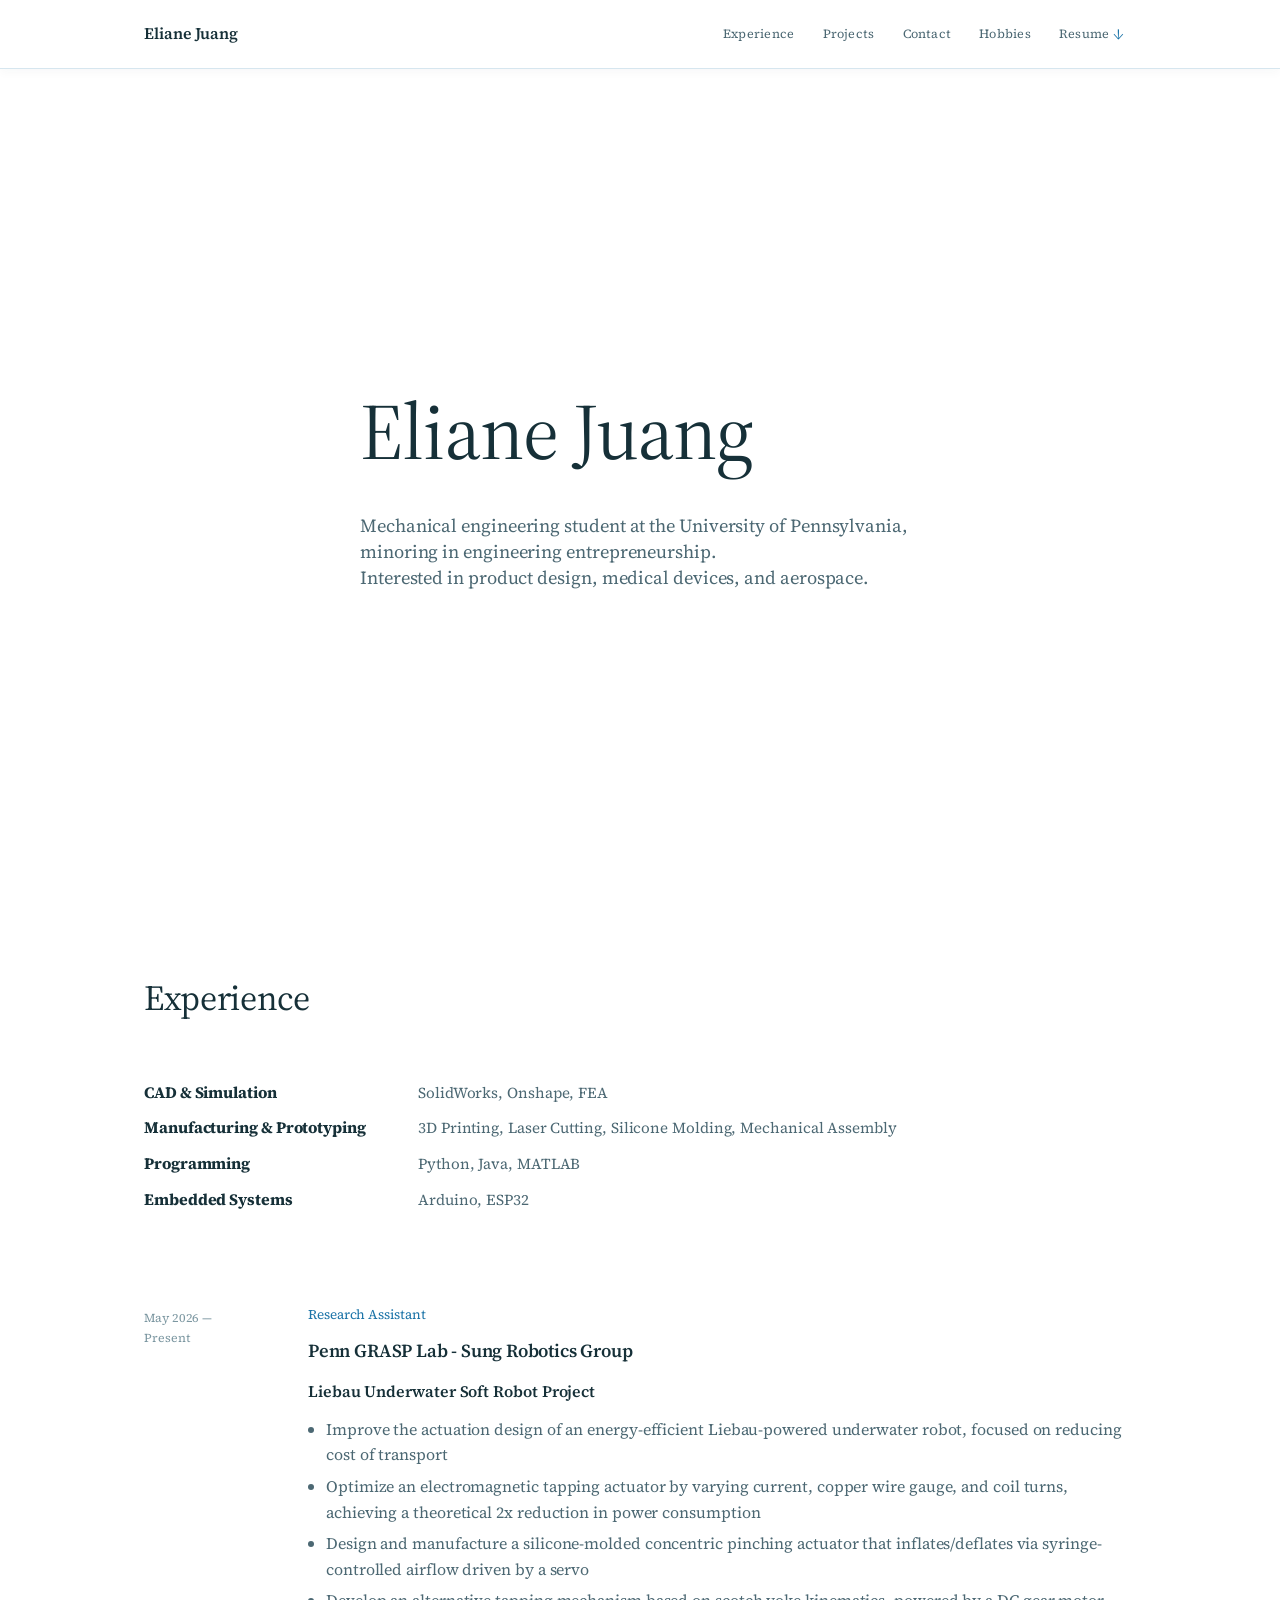
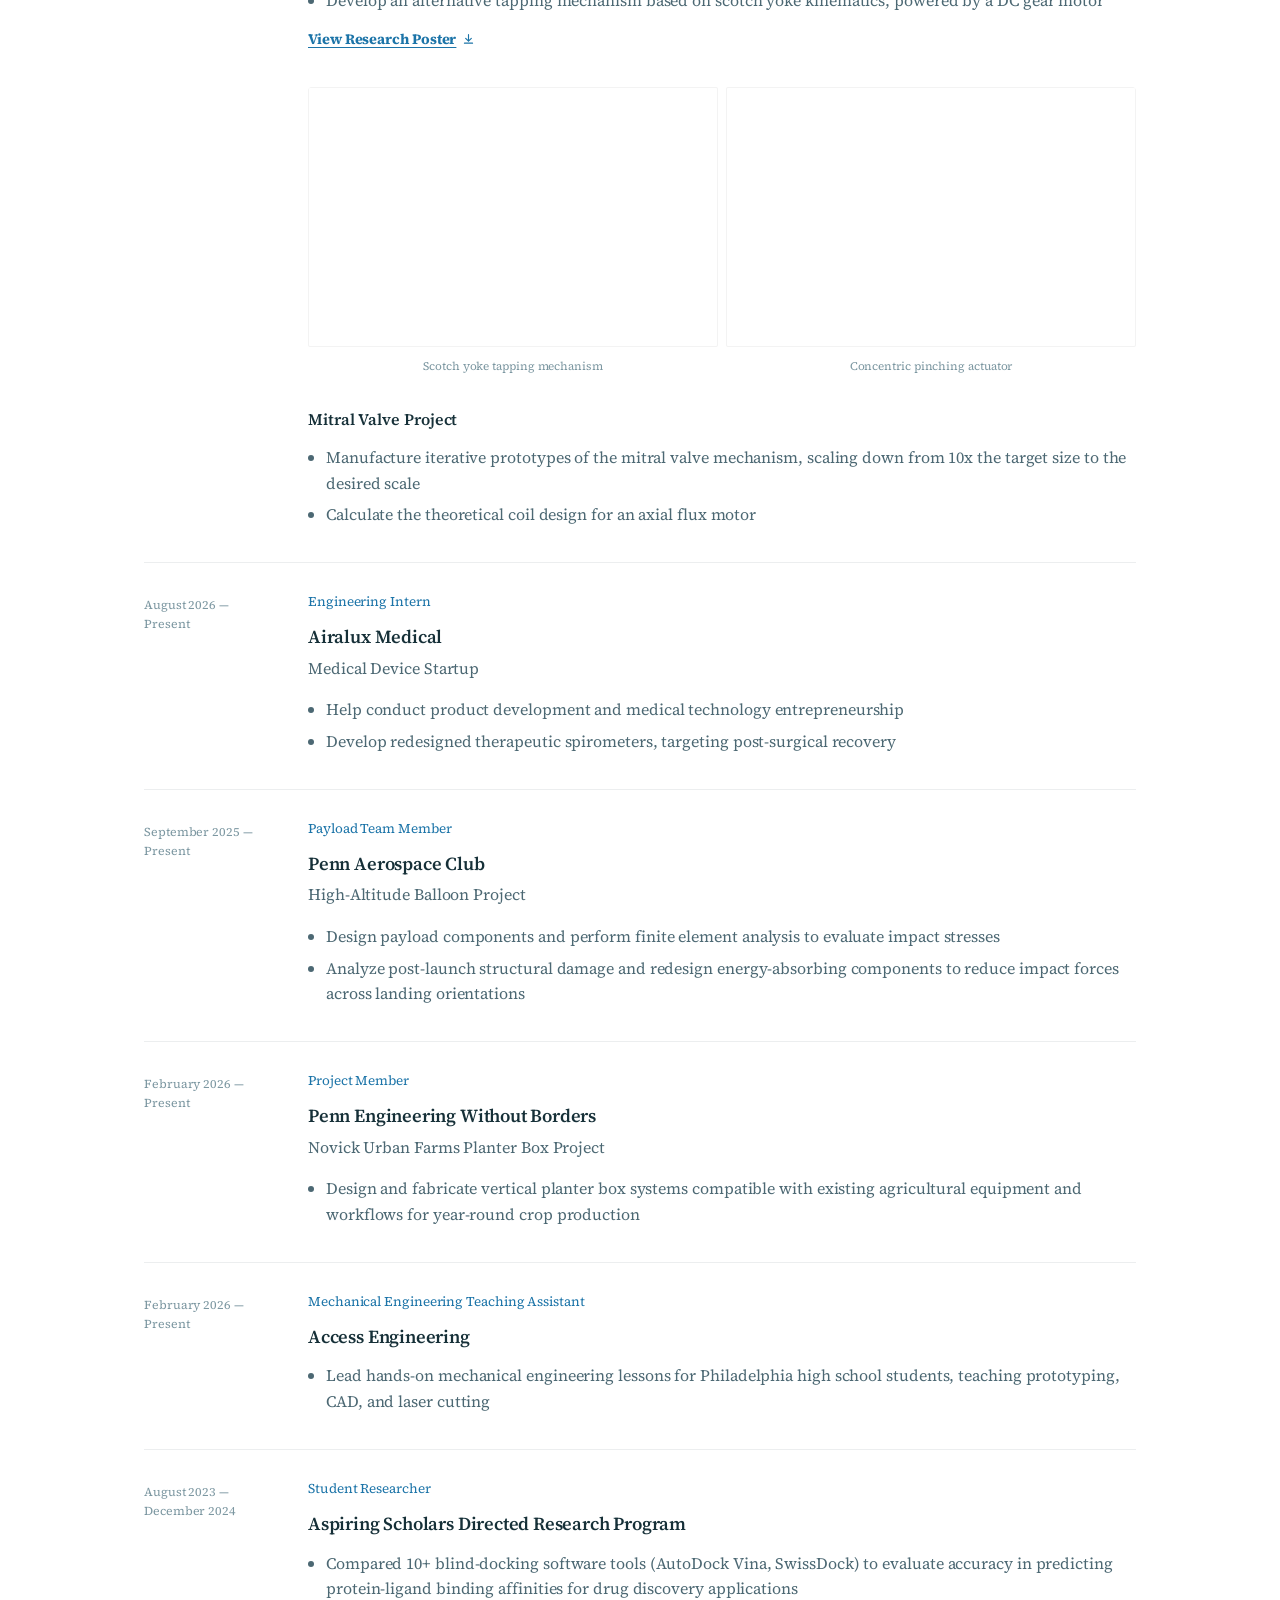
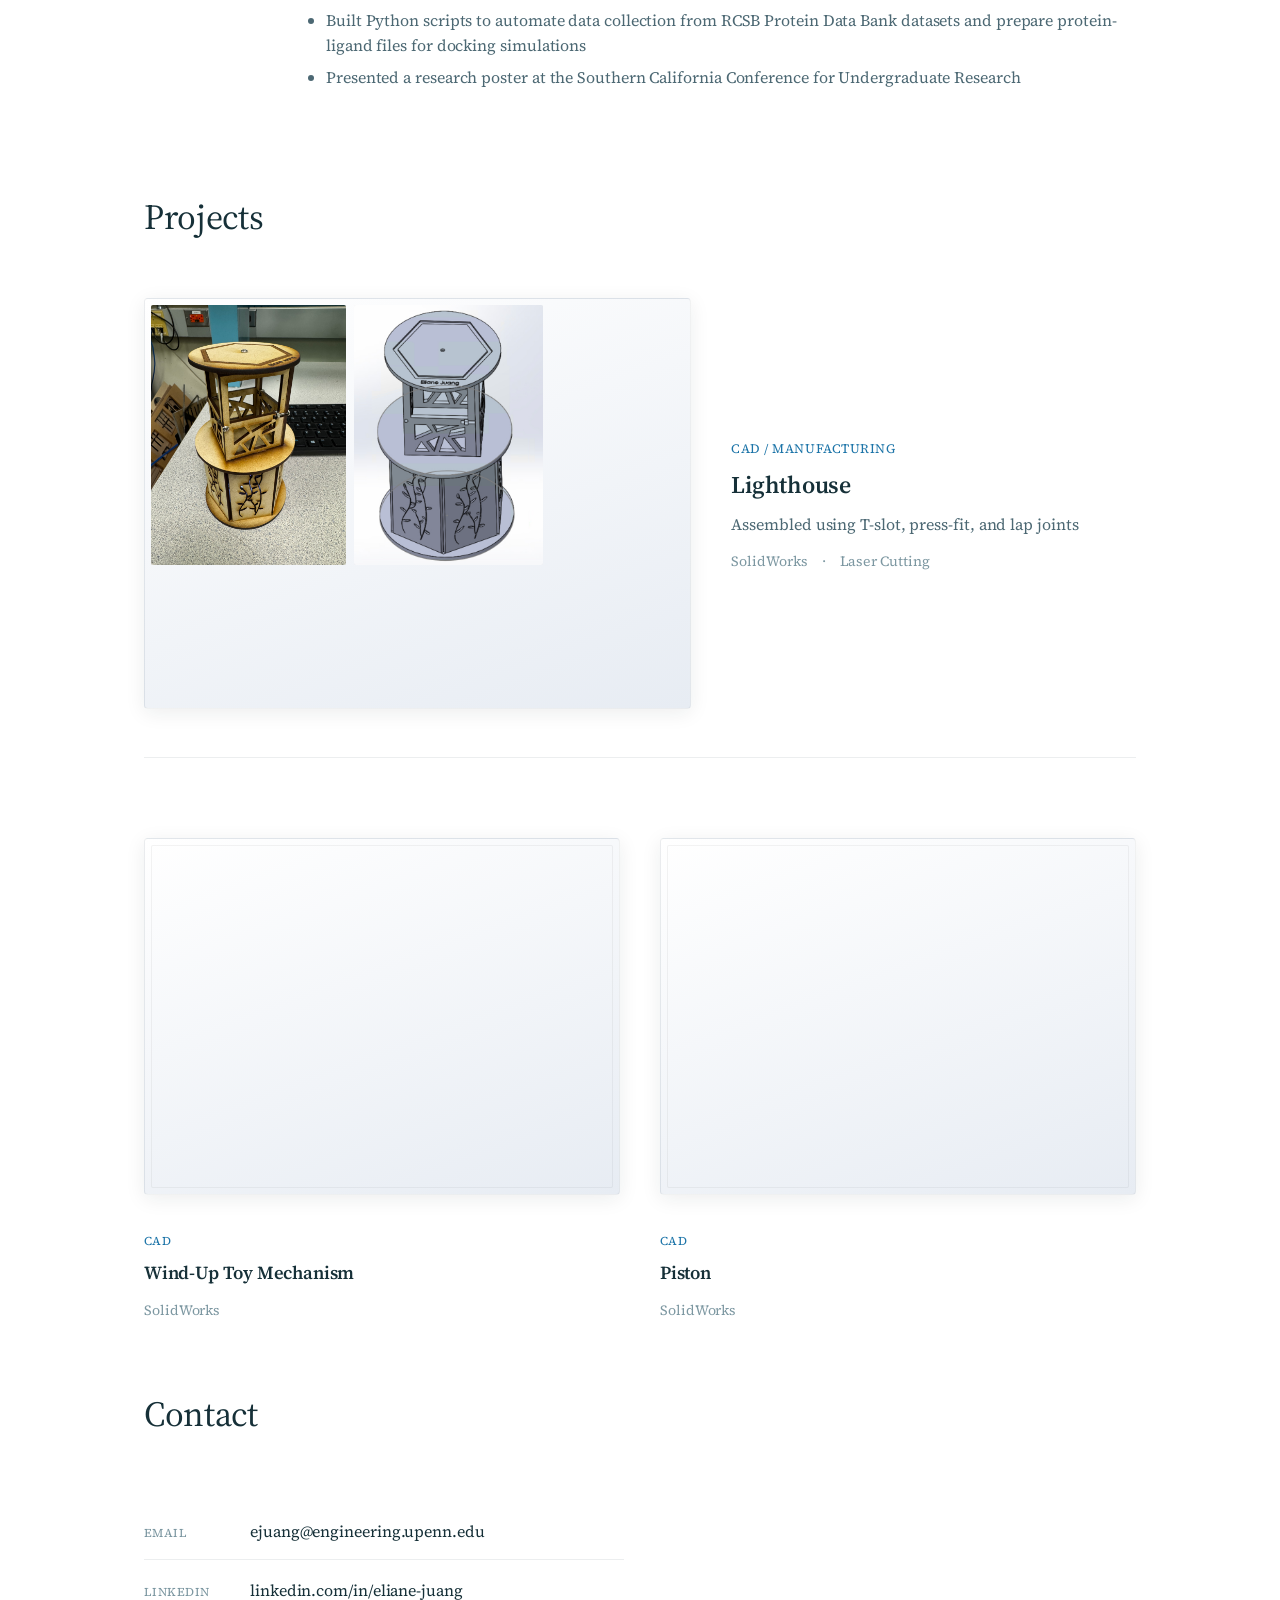
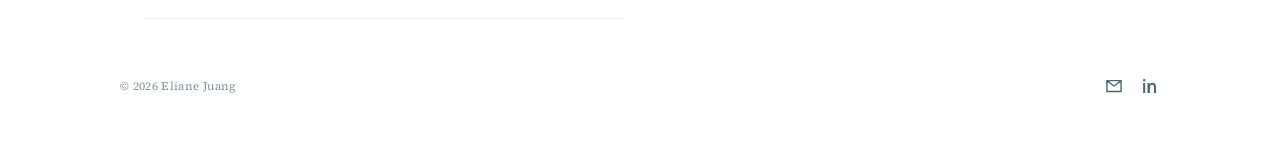
==== index.html @ 80794a8b "Initial site" ====
<!DOCTYPE html>
<html lang="en">
<head>
<meta charset="UTF-8">
<meta name="viewport" content="width=device-width, initial-scale=1.0">
<title>Eliane Juang — Mechanical Engineering</title>
<meta name="description" content="Eliane Juang is a mechanical engineering student at the University of Pennsylvania focused on medical devices, surgical robotics, and aerospace. Portfolio of CAD, prototyping, and research work.">
<link rel="preconnect" href="https://fonts.googleapis.com">
<link rel="preconnect" href="https://fonts.gstatic.com" crossorigin>
<link href="https://fonts.googleapis.com/css2?family=Source+Serif+4:ital,opsz,wght@0,8..60,200..900;1,8..60,200..900&display=swap" rel="stylesheet">

<link rel="stylesheet" href="css/style.css">
<link rel="canonical" href="https://elianejuang.com/">
<script type="application/ld+json">
{
  "@context": "https://schema.org",
  "@type": "Person",
  "name": "Eliane Juang",
  "url": "https://elianejuang.com/",
  "jobTitle": "Mechanical Engineering Student",
  "affiliation": {
    "@type": "CollegeOrUniversity",
    "name": "University of Pennsylvania"
  },
  "email": "mailto:ejuang@engineering.upenn.edu",
  "sameAs": ["https://www.linkedin.com/in/eliane-juang/"]
}
</script>
</head>
<body>

<site-header></site-header>

<section class="hero" id="home">
  <div class="wrap">
    <h1>Eliane Juang</h1>
    <p class="lede">
      Mechanical engineering student at the University of Pennsylvania, minoring in engineering entrepreneurship. <br>
      Interested in product design, medical devices, and aerospace.
    </p>
  </div>
</section>

<section class="section-intro" id="experience">
  <div class="wrap">
    <h2>Experience</h2>
  </div>
</section>

<section class="block experience-content">
  <div class="wrap">
    <ul class="experience-focus" aria-label="Core skills">
      <li><strong>CAD &amp; Simulation</strong><span>SolidWorks, Onshape, FEA</span></li>
      <li><strong>Manufacturing &amp; Prototyping</strong><span>3D Printing, Laser Cutting, Silicone Molding, Mechanical Assembly</span></li>
      <li><strong>Programming</strong><span>Python, Java, MATLAB</span></li>
      <li><strong>Embedded Systems</strong><span>Arduino, ESP32</span></li>
    </ul>
    <div class="timeline">
      <div class="timeline-item">
        <div class="timeline-date">May 2026 —<br>Present</div>
        <div class="timeline-body">
          <span class="timeline-role">Research Assistant</span>
          <h3>Penn GRASP Lab - Sung Robotics Group</h3>
          <p class="project-name">Liebau Underwater Soft Robot Project</p>
          <ul>
            <li>Improve the actuation design of an energy-efficient Liebau-powered underwater robot, focused on reducing cost of transport</li>
            <li>Optimize an electromagnetic tapping actuator by varying current, copper wire gauge, and coil turns, achieving a theoretical 2x reduction in power consumption</li>
            <li>Design and manufacture a silicone-molded concentric pinching actuator that inflates/deflates via syringe-controlled airflow driven by a servo</li>
            <li>Develop an alternative tapping mechanism based on scotch yoke kinematics, powered by a DC gear motor</li>
          </ul>

          <a class="poster-link" href="assets/liebau-poster.pdf" target="_blank" rel="noopener">
            View Research Poster
            <svg viewBox="0 0 16 16" fill="none" xmlns="http://www.w3.org/2000/svg">
              <path d="M8 2v8m0 0L4.5 6.5M8 10l3.5-3.5M3 12.5h10" stroke="currentColor" stroke-width="1.4" stroke-linecap="round" stroke-linejoin="round"/>
            </svg>
          </a>

          <div class="project-media project-media-split">
            <figure>
              <video class="scroll-video" autoplay muted loop playsinline>
                <source src="assets/scotchyoke.mp4" type="video/mp4">
                Your browser does not support the video tag.
              </video>
              <figcaption class="media-caption">Scotch yoke tapping mechanism</figcaption>
            </figure>
            <figure>
              <video class="scroll-video" autoplay muted loop playsinline>
                <source src="assets/concentric.mp4" type="video/mp4">
                Your browser does not support the video tag.
              </video>
              <figcaption class="media-caption">Concentric pinching actuator</figcaption>
            </figure>
          </div>

          <p class="project-name">Mitral Valve Project</p>
          <ul>
            <li>Manufacture iterative prototypes of the mitral valve mechanism, scaling down from 10x the target size to the desired scale</li>
            <li>Calculate the theoretical coil design for an axial flux motor</li>
          </ul>
        </div>
      </div>

      <div class="timeline-item">
        <div class="timeline-date">August 2026 —<br>Present</div>
        <div class="timeline-body">
          <span class="timeline-role">Engineering Intern</span>
          <h3>Airalux Medical</h3>
          <p>Medical Device Startup</p>
          <ul>
            <li>Help conduct product development and medical technology entrepreneurship</li>
            <li>Develop redesigned therapeutic spirometers, targeting post-surgical recovery</li>
          </ul>
        </div>
      </div>

      <div class="timeline-item">
        <div class="timeline-date">September 2025 —<br>Present</div>
        <div class="timeline-body">
          <span class="timeline-role">Payload Team Member</span>
          <h3>Penn Aerospace Club</h3>
          <p>High-Altitude Balloon Project</p>
          <ul>
            <li>Design payload components and perform finite element analysis to evaluate impact stresses</li>
            <li>Analyze post-launch structural damage and redesign energy-absorbing components to reduce impact forces across landing orientations</li>
          </ul>
        </div>
      </div>
      <div class="timeline-item">
        <div class="timeline-date">February 2026 —<br>Present</div>
        <div class="timeline-body">
          <span class="timeline-role">Project Member</span>
          <h3>Penn Engineering Without Borders</h3>
          <p>Novick Urban Farms Planter Box Project</p>
          <ul>
            <li>Design and fabricate vertical planter box systems compatible with existing agricultural equipment and workflows for year-round crop production</li>
          </ul>
        </div>
      </div>
      <div class="timeline-item">
        <div class="timeline-date">February 2026 —<br>Present</div>
        <div class="timeline-body">
          <span class="timeline-role">Mechanical Engineering Teaching Assistant</span>
          <h3>Access Engineering</h3>
          <ul>
            <li>Lead hands-on mechanical engineering lessons for Philadelphia high school students, teaching prototyping, CAD, and laser cutting</li>
          </ul>
        </div>
      </div>
      <div class="timeline-item">
        <div class="timeline-date">August 2023 —<br>December 2024</div>
        <div class="timeline-body">
          <span class="timeline-role">Student Researcher</span>
          <h3>Aspiring Scholars Directed Research Program</h3>
          <ul>
            <li>Compared 10+ blind-docking software tools (AutoDock Vina, SwissDock) to evaluate accuracy in predicting protein-ligand binding affinities for drug discovery applications</li>
            <li>Built Python scripts to automate data collection from RCSB Protein Data Bank datasets and prepare protein-ligand files for docking simulations</li>
            <li>Presented a research poster at the Southern California Conference for Undergraduate Research</li>
          </ul>
        </div>
      </div>

    </div>
  </div>
</section>


<section class="section-intro grid-bg" id="projects">
  <div class="wrap">
    <h2>Projects</h2>
  </div>
</section>

<section class="block">
  <div class="wrap">

    <div class="project-feature">
      <div class="project-media project-media-split">
        <img src="assets/lighthouse_real.jpeg" alt="Physical laser-cut lantern assembly">
        <img src="assets/lighthouse.jpg" alt="CAD render of laser-cut lantern">
      </div>
      <div class="project-info">
        <span class="tag">CAD / Manufacturing</span>
        <h3>Lighthouse</h3>
        <p>Assembled using T-slot, press-fit, and lap joints</p>
        <div class="meta"><span>SolidWorks</span><span>·</span><span>Laser Cutting</span></div>
      </div>
    </div>

    <div class="project-grid">

      <div class="project-card">
        <div class="project-media">
          <video class="scroll-video" autoplay muted loop playsinline>
            <source src="assets/windup-toy-assembly.mp4" type="video/mp4">
            Your browser does not support the video tag.
          </video>
        </div>
        <div class="project-info">
          <span class="tag">CAD</span>
          <h3>Wind-Up Toy Mechanism</h3>
          <div class="meta"><span>SolidWorks</span></div>
        </div>
      </div>

      <div class="project-card">
        <div class="project-media">
          <video class="scroll-video piston-video" autoplay muted loop playsinline>
            <source src="assets/pistonassemb.mp4" type="video/mp4">
            Your browser does not support the video tag.
          </video>
        </div>
        <div class="project-info">
          <span class="tag">CAD</span>
          <h3>Piston</h3>
          <div class="meta"><span>SolidWorks</span></div>
        </div>
      </div>

    </div>
  </div>
</section>



<section class="section-intro grid-bg" id="contact">
  <div class="wrap">
    <h2>Contact</h2>
  </div>
</section>

<section class="block">
  <div class="wrap">
    <ul class="contact-list">
      <li>
        <span class="contact-label">Email</span>
        <a href="mailto:ejuang@engineering.upenn.edu">ejuang@engineering.upenn.edu</a>
      </li>
      <li>
        <span class="contact-label">LinkedIn</span>
        <a href="https://www.linkedin.com/in/eliane-juang/" target="_blank" rel="noopener">linkedin.com/in/eliane-juang</a>
      </li>
    </ul>
  </div>
</section>

<site-footer></site-footer>

<script src="js/site.config.js"></script>
<script src="js/components.js"></script>
<script src="js/scroll-reveal.js"></script>
<script src="js/scroll-video.js"></script>
<script src="js/hero-transition.js"></script>
<script src="js/hobby-video.js"></script>

<div class="video-lightbox" id="videoLightbox" aria-hidden="true">
  <div class="video-lightbox-backdrop" data-lightbox-close></div>
  <div class="video-lightbox-card">
    <button class="video-lightbox-close" data-lightbox-close aria-label="Close video">
      <svg viewBox="0 0 24 24" width="18" height="18">
        <path d="M18.3 5.71 12 12l6.3 6.29-1.41 1.42L10.59 13.41 4.3 19.71 2.89 18.3 9.17 12 2.89 5.71 4.3 4.29l6.29 6.3 6.3-6.3z" fill="currentColor"/>
      </svg>
    </button>
    <div class="video-lightbox-media-wrap">
      <div class="video-lightbox-media" id="videoLightboxMedia"></div>
    </div>
    <div class="video-lightbox-caption" id="videoLightboxCaption"></div>
  </div>
</div>

</body>
</html>
---- css/style.css ----
/* =========================================================
   TOKENS
   ========================================================= */
:root {
  --paper:      #FFFFFF;
  --paper-alt:  #F4F3F0;
  --ink:        #163038;
  --ink-soft:   #4C6873;
  --graphite:   #7C97A1;
  --accent:     #1C74A8;
  --leaf:       #3E8F62;
  --accent-ink: #FFFFFF;
  --line:       rgba(22, 48, 56, 0.16);
  --line-soft:  rgba(22, 48, 56, 0.08);

  --font-display: "Source Serif 4", serif;
  --font-body:    "Source Serif 4", serif;
  --font-mono:    "Source Serif 4", serif;

  --max-width: 1040px;
  --gutter: 24px;

  --media-spacing: 32px;
}

* { box-sizing: border-box; }

html { scroll-behavior: smooth; }

body {
  margin: 0;
  position: relative;
  isolation: isolate;
  background: var(--paper);
  color: var(--ink);
  font-family: var(--font-body);
  font-size: 16px;
  line-height: 1.6;
  -webkit-font-smoothing: antialiased;
  letter-spacing: -0.005em;
}

body > section,
body > site-footer { position: relative; z-index: 1; }

html, body {
  overscroll-behavior-y: none;
}

a { color: inherit; }

h1, h2, h3, h4 {
  font-family: var(--font-display);
  font-weight: 400;
  letter-spacing: -0.01em;
  margin: 0 0 0.5em;
}

h1 { font-size: clamp(2.4rem, 5vw, 4rem); line-height: 1.05; }
h2 { font-size: clamp(1.6rem, 3vw, 2.2rem); }
h3 { font-size: 1.15rem; font-family: var(--font-display); font-weight: 600; }

p { margin: 0 0 1em; color: var(--ink-soft); }

.wrap {
  max-width: var(--max-width);
  margin: 0 auto;
  padding: 0 var(--gutter);
}

/* =========================================================
   HEADER / NAV
   ========================================================= */
.site-header {
  display: block;
  background: var(--paper);
  box-shadow: 0 3px 10px rgba(28, 32, 36, 0.035);
  border-bottom: 1px solid rgba(28, 116, 168, 0.18);
  position: sticky;
  top: 0;
  z-index: 50;
}

.header-inner {
  display: flex;
  align-items: center;
  justify-content: space-between;
  padding: 16px var(--gutter);
  max-width: var(--max-width);
  margin: 0 auto;
}

.brand {
  display: flex;
  align-items: center;
  gap: 10px;
  text-decoration: none;
  color: var(--ink);
  transition: color 220ms ease, transform 160ms ease, text-shadow 220ms ease;
}

.brand:hover { color: var(--accent); }
.brand:active { transform: translateY(1px); }

.brand-mark {
  width: 30px;
  height: 30px;
  flex-shrink: 0;
}

.brand-text {
  font-family: var(--font-mono);
  font-size: 0.85rem;
  line-height: 1.2;
}

.brand-text strong {
  font-family: var(--font-display);
  font-weight: 600;
  font-size: 1rem;
  display: block;
}

nav.primary-nav {
  display: flex;
  gap: 4px;
}

nav.primary-nav a {
  font-family: var(--font-body);
  font-size: 0.78rem;
  letter-spacing: 0.02em;
  text-decoration: none;
  color: var(--ink-soft);
  padding: 8px 12px;
  border: 0;
  border-radius: 0;
  position: relative;
  transition: color 180ms ease, background 180ms ease;
}

nav.primary-nav a .num {
  color: var(--accent);
  margin-right: 6px;
}

.nav-download {
  color: var(--accent);
  font-size: 1rem;
  line-height: 0;
  vertical-align: -0.05em;
}

nav.primary-nav a:hover {
  color: var(--graphite);
  background: transparent;
}

nav.primary-nav a.active {
  color: var(--accent);
  background: transparent;
}

.nav-toggle {
  display: none;
  background: none;
  border: 1px solid var(--ink);
  padding: 8px 10px;
  font-family: var(--font-mono);
  cursor: pointer;
}

.back-arrow {
  display: inline-block;
  margin-right: 8px;
  font-size: 1.1rem;
  color: var(--ink-soft);
  transition: transform 150ms ease, color 150ms ease;
}

.brand-back:hover .back-arrow {
  color: var(--accent);
  transform: translateX(-3px);
}

/* =========================================================
   HERO
   ========================================================= */
.hero {
  padding: 96px 0 72px;
  min-height: calc(100svh - 63px);
  display: flex;
  align-items: center;
  position: relative;
}

.hero .wrap { position: relative; }

.hero h1 { font-size: clamp(3rem, 6.2vw, 5rem); }

.hero p.lede {
  font-size: 1.15rem;
  max-width: 560px;
  line-height: 1.4;
}

.section-intro {
  padding: 64px 0 0;
}

.section-intro .lede {
  font-size: 1.15rem;
  max-width: 560px;
  margin-bottom: 0;
}

.section-intro + .block {
  padding-top: 36px;
}

#experience + .block {
  padding-top: 20px;
}

#home, #experience, #projects, #hobbies, #contact {
  scroll-margin-top: 76px;
}

.hero-actions {
  display: flex;
  gap: 12px;
  margin-top: 28px;
  flex-wrap: wrap;
}

/* =========================================================
   BUTTONS
   ========================================================= */
.btn {
  display: inline-flex;
  align-items: center;
  gap: 8px;
  font-family: var(--font-mono);
  font-size: 0.82rem;
  letter-spacing: 0.02em;
  text-decoration: none;
  padding: 12px 20px;
  border: 1px solid var(--ink);
  color: var(--ink);
  background: transparent;
  cursor: pointer;
  transition: transform 0.12s ease;
}

.btn:hover { transform: translate(-2px, -2px); }

.btn-fill {
  background: var(--accent);
  border-color: var(--accent);
  color: var(--accent-ink);
}

/* =========================================================
   SECTION SCAFFOLDING
   ========================================================= */
section.block:last-of-type {
  padding-bottom: 32px;
}

section.experience-content {
  border-bottom: none;
}

.experience-focus {
  display: grid;
  gap: 10px;
  max-width: 840px;
  padding: 0;
  list-style: none;
  margin-bottom: 64px;
}

.experience-focus li {
  display: grid;
  grid-template-columns: 250px minmax(0, 1fr);
  gap: 24px;
  align-items: baseline;
}

.experience-focus strong { font-family: var(--font-display); font-size: 1rem; white-space: nowrap; }
.experience-focus span { color: var(--ink-soft); font-size: 0.95rem; white-space: nowrap; }

/* Elements ease into view as the reader reaches each section. */
.reveal-on-scroll {
  opacity: 0;
  transform: translateY(20px);
  transition: opacity 560ms ease, transform 560ms cubic-bezier(0.22, 1, 0.36, 1);
}

.reveal-on-scroll.is-revealed {
  opacity: 1;
  transform: translateY(0);
}

/* =========================================================
   TIMELINE (experience page)
   ========================================================= */
.timeline {
  display: flex;
  flex-direction: column;
  gap: 0;
}

.timeline-item {
  display: grid;
  grid-template-columns: 140px 1fr;
  gap: 24px;
  padding: 28px 0;
  border-top: 1px solid var(--line-soft);
}

.timeline-item:first-child { border-top: none; }

.timeline-date {
  font-family: var(--font-mono);
  font-size: 0.76rem;
  color: var(--graphite);
  padding-top: 4px;
}

.timeline-body h3 { margin-bottom: 4px; }

.timeline-body .project-name {
  margin: 14px 0 4px;
  color: var(--ink);
  font-family: var(--font-display);
  font-weight: 600;
}

.timeline-role {
  font-family: var(--font-body);
  font-size: 0.84rem;
  color: var(--accent);
  display: block;
  margin-bottom: 10px;
}

.timeline-body ul {
  margin: 12px 0 0;
  padding-left: 18px;
  color: var(--ink-soft);
}

.timeline-body li { margin-bottom: 6px; }

/* =========================================================
   FOOTER
   ========================================================= */
.site-footer {
  margin-top: 56px;
  padding: 0 var(--gutter) 28px;
}

.footer-content {
  max-width: var(--max-width);
  margin: 0 auto;
  display: flex;
  align-items: center;
  justify-content: space-between;
  gap: 20px;
}

.footer-copyright {
  color: var(--graphite);
  font-family: var(--font-mono);
  font-size: 0.72rem;
  letter-spacing: 0.03em;
}

.footer-links {
  display: flex;
  align-items: center;
  gap: 16px;
}

.footer-icon-link {
  display: inline-flex;
  align-items: center;
  justify-content: center;
  color: var(--ink-soft);
  text-decoration: none;
  transition: color 150ms ease, transform 150ms ease;
}

.footer-icon-link svg {
  width: 20px;
  height: 20px;
  fill: currentColor;
}

.footer-icon-link:first-child svg { fill: none; stroke: currentColor; stroke-width: 1.7; stroke-linejoin: round; }
.footer-icon-link:hover { color: var(--accent); transform: translateY(-2px); }

/* =========================================================
   RESPONSIVE
   ========================================================= */
@media (max-width: 760px) {
  nav.primary-nav {
    position: absolute;
    top: 100%; left: 0; right: 0;
    background: var(--paper);
    border-bottom: 1px solid var(--ink);
    flex-direction: column;
    display: none;
    padding: 8px;
  }
  nav.primary-nav.open { display: flex; }
  nav.primary-nav a { padding: 12px; }
  .nav-toggle { display: block; }

  .timeline-item { grid-template-columns: 1fr; }
  .footer-content { gap: 16px; }
  .experience-focus li { grid-template-columns: 1fr; gap: 1px; }
  .experience-focus strong, .experience-focus span { white-space: normal; }

  .project-feature { grid-template-columns: 1fr !important; }
}

@media (prefers-reduced-motion: reduce) {
  html { scroll-behavior: auto; }
  .btn:hover { transform: none; }
  .reveal-on-scroll { opacity: 1; transform: none; transition: none; }
}

:focus-visible {
  outline: 2px solid var(--accent);
  outline-offset: 2px;
}

/* =========================================================
   PROJECTS
   ========================================================= */
.project-grid {
  display: grid;
  grid-template-columns: repeat(2, 1fr);
  gap: 2.5rem;
}

.project-card {
  display: flex;
  flex-direction: column;
}

.project-media {
  border-radius: 4px;
  overflow: hidden;
  background: linear-gradient(160deg, #ffffff 0%, #E7ECF3 100%);
  box-shadow: 0 4px 20px rgba(28, 32, 36, 0.08);
  border: 1px solid rgba(28, 32, 36, 0.06);
  padding: 6px;
  margin: var(--media-spacing) 0; /* was: margin-bottom: 1rem */
  aspect-ratio: 4 / 3;
}

.project-media video,
.project-media img {
  width: 100%;
  height: 100%;
  display: block;
  border-radius: 2px;
  box-shadow: inset 0 0 0 1px rgba(28, 32, 36, 0.05);
  object-fit: cover;
}

.project-media.project-media-split {
  display: flex;
  align-items: stretch;
  gap: 8px;
}

.project-media-split img,
.project-media-split video {
  height: 260px;
  width: auto;
  max-width: 100%;
  object-fit: contain;
  flex: 0 1 auto;
}

.timeline .project-media-split {
  background: none;
  border: none;
  box-shadow: none;
  padding: 0;
  aspect-ratio: auto;
}

.project-media-split {
  align-items: flex-start; /* was: stretch — so captions of different lengths don't stretch the video */
}

.project-media-split figure {
  margin: 0;
  display: flex;
  flex-direction: column;
  flex: 0 1 auto;
}

.media-caption {
  margin-top: 10px;
  font-family: var(--font-body);
  font-size: 0.72rem;
  color: var(--graphite);
  text-align: center;
}

.project-info .tag {
  display: inline-block;
  font-family: var(--font-body);
  font-size: 0.75rem;
  text-transform: uppercase;
  letter-spacing: 0.04em;
  color: var(--accent);
  margin-bottom: 0.4rem;
}

.project-info h3 {
  margin: 0 0 0.5rem;
}

.project-info p {
  color: var(--ink-soft);
  margin-bottom: 0.75rem;
}

.project-info .meta span {
  color: var(--graphite);
  font-size: 0.88rem;
}

.project-info .meta {
  font-family: var(--font-mono);
  font-size: 0.72rem;
  color: var(--graphite);
  margin-top: 12px;
  display: flex;
  flex-wrap: wrap;
  gap: 6px 14px;
}

/* Featured project — one deliberately different layout family:
   media and copy sit side by side instead of stacked in a grid cell. */
.project-feature {
  display: grid;
  grid-template-columns: 1.15fr 0.85fr;
  gap: 2.5rem;
  align-items: center;
  margin-bottom: 3rem;
  padding-bottom: 3rem;
  border-bottom: 1px solid var(--line-soft);
}

.project-feature .project-media {
  margin: 0; /* was: margin-bottom: 0; */
  aspect-ratio: 4 / 3;
}

.project-feature .project-info .tag {
  font-size: 0.8rem;
}

.project-feature .project-info h3 {
  font-size: 1.5rem;
}

@media (max-width: 700px) {
  .project-grid {
    grid-template-columns: 1fr;
  }
}

.piston-video {
  object-position: 50% 20%;
}

/* =========================================================
   CONTACT
   ========================================================= */
.contact-list {
  list-style: none;
  padding: 0;
  margin: 24px 0 0;
  display: flex;
  flex-direction: column;
  gap: 18px;
  max-width: 480px;
}

.contact-list li {
  display: flex;
  align-items: baseline;
  gap: 16px;
  padding-bottom: 14px;
  border-bottom: 1px solid var(--line-soft);
}

.contact-label {
  font-family: var(--font-mono);
  font-size: 0.75rem;
  letter-spacing: 0.04em;
  text-transform: uppercase;
  color: var(--graphite);
  flex: 0 0 90px;
}

.contact-list a {
  font-size: 1rem;
  color: var(--ink);
  text-decoration: none;
  transition: color 180ms ease;
}

.contact-list a:hover {
  color: var(--accent);
}

@media (max-width: 500px) {
  .contact-list li {
    flex-direction: column;
    gap: 4px;
  }
}

/* =========================================================
   HOBBIES — exhibit hall
   Three rows. The text plaque migrates left -> center -> right
   down the page, the way a visitor walking a gallery meets the
   wall label at a different point relative to the art each time.
   Position comes purely from markup order (plaque first = left,
   plaque last = right, frames-plaque-frames = center) so rows
   can be reordered freely without touching this CSS. Frames get
   an actual mat border + hairline, and each row auto-numbers its
   pieces like museum catalog entries (CSS counters, not hardcoded).
   ========================================================= */

.exhibit-hall {
  display: flex;
  flex-direction: column;
}

.exhibit-row {
  display: flex;
  align-items: stretch;
  gap: 40px;
  padding: 56px 0;
  border-top: 1px solid var(--line-soft);
}

.exhibit-row:first-child {
  border-top: none;
  padding-top: 8px;
}

.exhibit-row:last-child {
  padding-bottom: 8px;
}

/* --- Plaque (the wall label) --- */
.exhibit-plaque {
  flex: 0 0 25%;
  max-width: 25%;
  display: flex;
  flex-direction: column;
  justify-content: center;
  padding: 20px 0;
  border-top: 1px solid var(--line);
  border-bottom: 1px solid var(--line);
}

.exhibit-room {
  font-family: var(--font-mono);
  font-size: 0.7rem;
  letter-spacing: 0.14em;
  text-transform: uppercase;
  color: var(--accent);
  margin-bottom: 10px;
}

.exhibit-plaque h3 {
  font-size: 1.3rem;
  margin-bottom: 10px;
}

.exhibit-plaque p {
  font-size: 0.9rem;
  margin-bottom: 0;
}

/* Center-position row: plaque text centers itself between the
   two flanking frame clusters (markup = frames, plaque, frames) */
.exhibit--center .exhibit-plaque {
  text-align: center;
  align-items: center;
}

/* --- Frames (the art on the wall) ---
   A fixed row height, not flex-grow: every frame is the same
   height, and its width is derived automatically from its own
   --frame-ratio (set inline per item). That keeps every piece
   roughly equal in scale — landscape stays wide, portrait stays
   tall, but nothing balloons just because its row has fewer
   neighbors to share space with. */
.exhibit-hall {
  --frame-height: 210px;
}

.exhibit-frames {
  flex: 1 1 0;
  display: flex;
  flex-wrap: wrap;
  align-items: flex-end;
  gap: 26px;
  counter-reset: frame-count;
}

.frame {
  counter-increment: frame-count;
  flex: 0 0 auto;
  display: flex;
  flex-direction: column;
  background: var(--paper);
  border: 1px solid var(--line);
  border-radius: 3px;
  padding: 16px 16px 18px;
  box-shadow: 0 6px 18px rgba(22, 48, 56, 0.09);
  transition: transform 0.3s ease, box-shadow 0.3s ease;
}

.frame:hover {
  transform: translateY(-4px);
  box-shadow: 0 16px 30px rgba(22, 48, 56, 0.15);
}

.frame-media {
  position: relative;
  height: var(--frame-height);
  width: auto;
  aspect-ratio: var(--frame-ratio, 4 / 3);
  overflow: hidden;
  border-radius: 1px;
  background: var(--paper-alt);
}

.frame-media img,
.frame-media video {
  width: 100%;
  height: 100%;
  object-fit: cover;
  display: block;
  filter: saturate(0.45) brightness(1.1) contrast(0.94);
  transition: filter 0.6s ease;
}

/* The fog — a soft white wash sitting over every thumbnail by
   default, clearing on hover alongside the desaturation above.
   Anchored off-center via --fog-x/--fog-y (set per frame inline)
   so it settles heavier in one corner than another, like real
   condensation rather than a uniform tint. */
.frame-media::after {
  content: "";
  position: absolute;
  inset: 0;
  pointer-events: none;
  background: radial-gradient(
    ellipse 85% 75% at var(--fog-x, 30%) var(--fog-y, 25%),
    rgba(255, 255, 255, 0.62) 0%,
    rgba(255, 255, 255, 0.4) 45%,
    rgba(255, 255, 255, 0.2) 72%,
    rgba(255, 255, 255, 0.08) 100%
  );
  transition: opacity 0.6s ease;
}

.frame:hover .frame-media img,
.frame:hover .frame-media video {
  filter: none;
}

.frame:hover .frame-media::after {
  opacity: 0;
}

.frame-caption {
  margin-top: 10px;
  padding-left: 2px;
}

.frame-caption::before {
  content: "No. " counter(frame-count, decimal-leading-zero);
  display: block;
  font-family: var(--font-mono);
  font-size: 0.62rem;
  letter-spacing: 0.06em;
  color: var(--graphite);
  margin-bottom: 4px;
}

.frame-caption p {
  margin-bottom: 2px;
  font-size: 0.82rem;
  color: var(--ink);
}

.frame-caption .meta {
  font-family: var(--font-mono);
  font-size: 0.68rem;
  color: var(--graphite);
}

@media (max-width: 860px) {
  .exhibit-row {
    flex-direction: column;
    gap: 24px;
    padding: 40px 0;
  }
  .exhibit-plaque,
  .exhibit--center .exhibit-plaque {
    flex: none;
    max-width: 100%;
    text-align: left;
    align-items: flex-start;
    padding: 14px 0;
  }
}

@media (max-width: 560px) {
  .exhibit-hall {
    --frame-height: 130px;
  }
  .exhibit-frames {
    gap: 14px;
  }
}

.hobby-video {
  position: relative;
  width: 100%;
  height: 100%;
  cursor: pointer;
  overflow: hidden;
}

.hobby-video-poster {
  width: 100%;
  height: 100%;
  object-fit: cover;
  display: block;
  transition: filter 0.2s ease;
}

.hobby-play {
  position: absolute;
  top: 50%;
  left: 50%;
  transform: translate(-50%, -50%);
  width: 44px;
  height: 44px;
  border-radius: 50%;
  background: rgba(28, 32, 36, 0.55);
  border: none;
  display: flex;
  align-items: center;
  justify-content: center;
  padding: 0;
  cursor: pointer;
  transition: background 0.15s ease, transform 0.15s ease;
}

.hobby-play svg {
  width: 14px;
  height: 14px;
  fill: #fff;
  margin-left: 2px;
}

.hobby-play:hover {
  background: rgba(28, 116, 168, 0.4);
  transform: translate(-50%, -50%) scale(1.08);
}

.hobby-preview-layer {
  position: absolute;
  inset: 0;
  width: 100%;
  height: 100%;
  object-fit: cover;
  border: 0;
  opacity: 0;
  pointer-events: none;
  transition: opacity 0.25s ease;
}

.hobby-preview-layer.is-visible {
  opacity: 1;
}

/* Notion-style enlarge-on-click lightbox */
.video-lightbox {
  position: fixed;
  inset: 0;
  z-index: 200;
  display: none;
  align-items: center;
  justify-content: center;
  padding: 40px;
}

.video-lightbox.is-open {
  display: flex;
}

.video-lightbox-backdrop {
  position: absolute;
  inset: 0;
  background: rgba(28, 32, 36, 0.4);
}

.video-lightbox-card {
  position: relative;
  width: min(760px, 92%);
  max-height: 90vh;
  background: var(--paper);
  border: 1px solid rgba(28, 32, 36, 0.08);
  border-radius: 14px;
  box-shadow: 0 30px 70px rgba(20, 24, 28, 0.4);
  overflow-y: auto;
  z-index: 1;
}

.video-lightbox-media-wrap {
  padding: 8px;
}

.video-lightbox-media {
  position: relative;
  width: 100%;
  aspect-ratio: 16 / 9;
  border-radius: 8px;
  overflow: hidden;
  background: var(--ink);
}

.video-lightbox-caption {
  padding: 18px 24px 24px;
  border-top: 1px solid var(--line-soft);
}

.video-lightbox-caption p {
  margin: 0;
  font-size: 0.92rem;
  color: var(--ink-soft);
}

.video-lightbox-caption:empty {
  display: none;
}

.video-lightbox-media img,
.video-lightbox-media video,
.video-lightbox-media iframe {
  width: 100%;
  height: 100%;
  object-fit: cover;
  display: block;
  border: 0;
}

.video-lightbox-media .hobby-play {
  width: 60px;
  height: 60px;
}

.video-lightbox-media .hobby-play svg {
  width: 18px;
  height: 18px;
}

.video-lightbox-close {
  position: absolute;
  top: 14px;
  right: 14px;
  width: 34px;
  height: 34px;
  border-radius: 50%;
  background: rgba(28, 32, 36, 0.55);
  border: none;
  color: #fff;
  display: flex;
  align-items: center;
  justify-content: center;
  cursor: pointer;
  z-index: 2;
  transition: background 0.15s ease;
}

.video-lightbox-close:hover {
  background: var(--accent);
}

body.lightbox-open {
  overflow: hidden;
}



.poster-link {
  display: inline-flex;
  align-items: center;
  gap: 6px;
  margin: 8px 0 4px;
  padding: 0;
  border: none;
  background: none;
  font-family: var(--font-body);
  font-size: 0.9rem;
  font-weight: 700;
  color: var(--accent);
  text-decoration: underline;
  text-underline-offset: 3px;
  transition: color 180ms ease, transform 150ms ease;
}

.poster-link svg {
  width: 13px;
  height: 13px;
  flex-shrink: 0;
}

.poster-link:hover {
  color: #0E5585;
  transform: translateY(-1px);
}
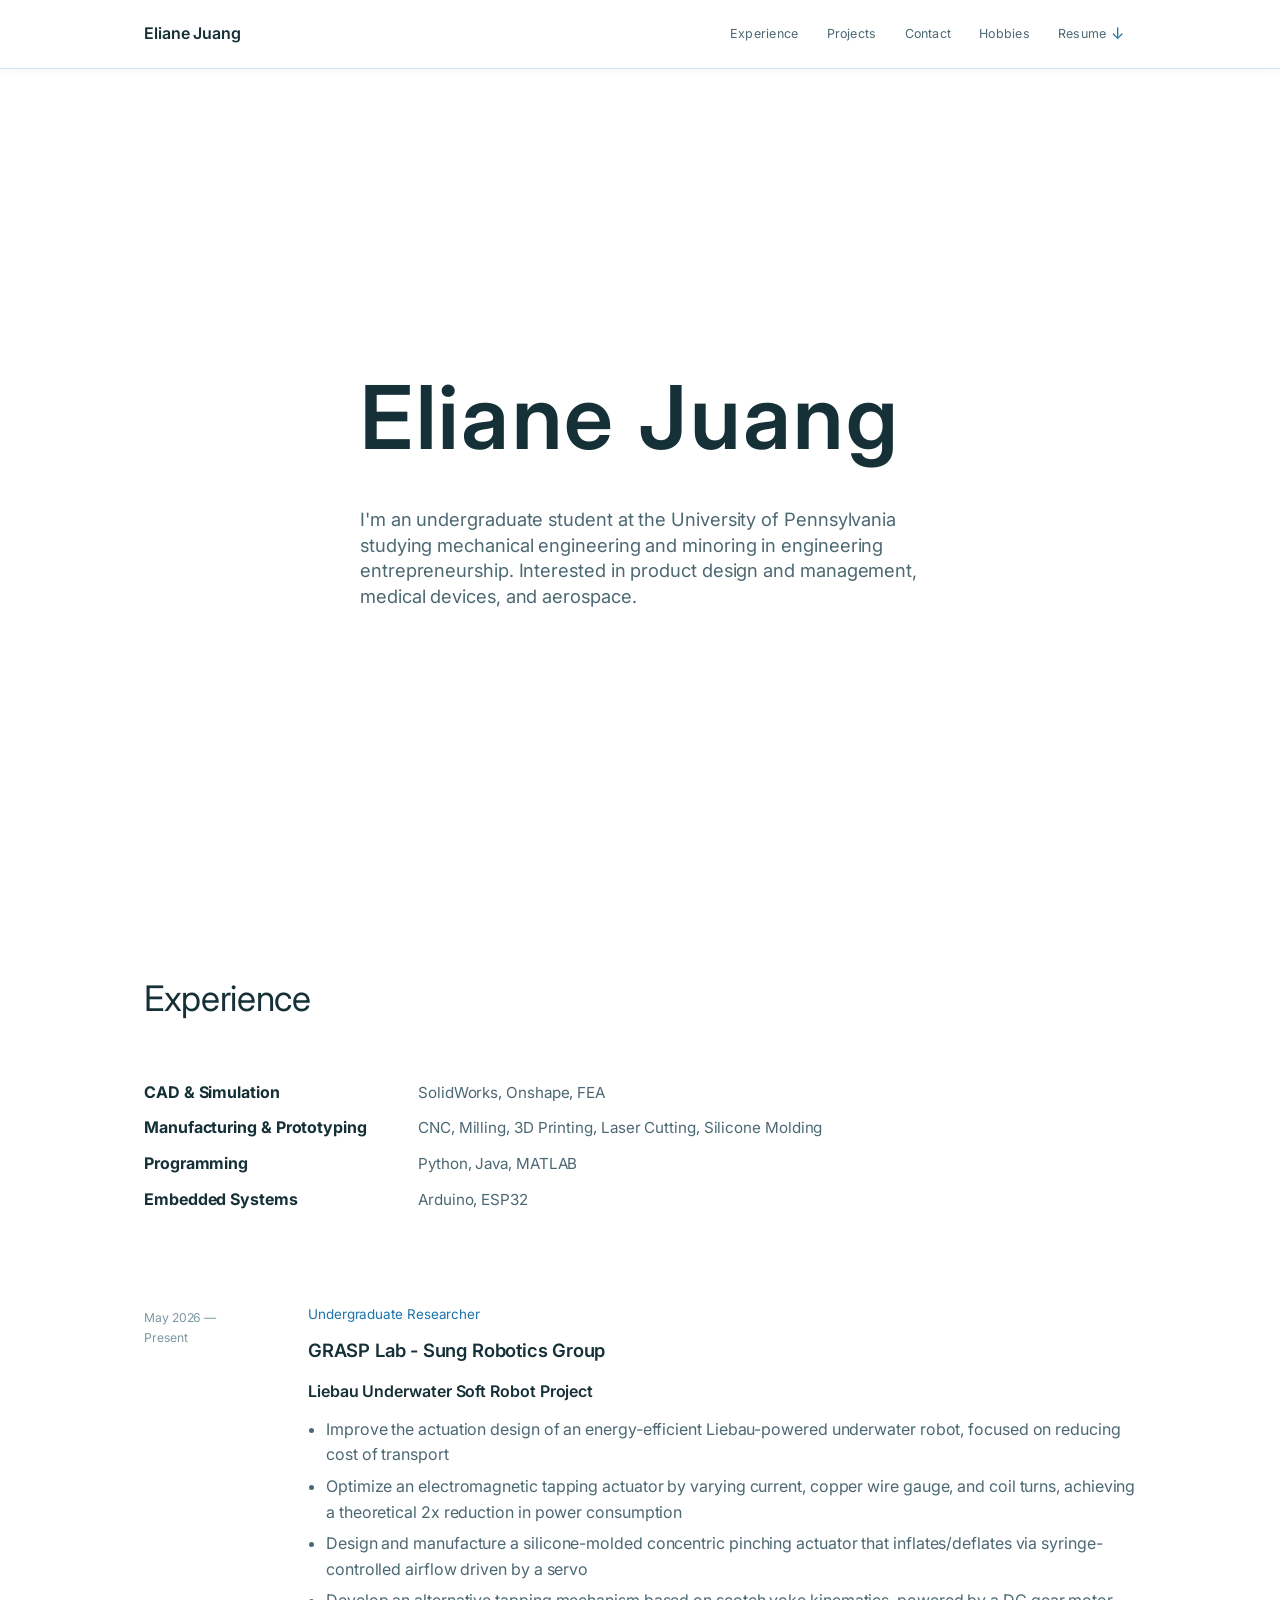
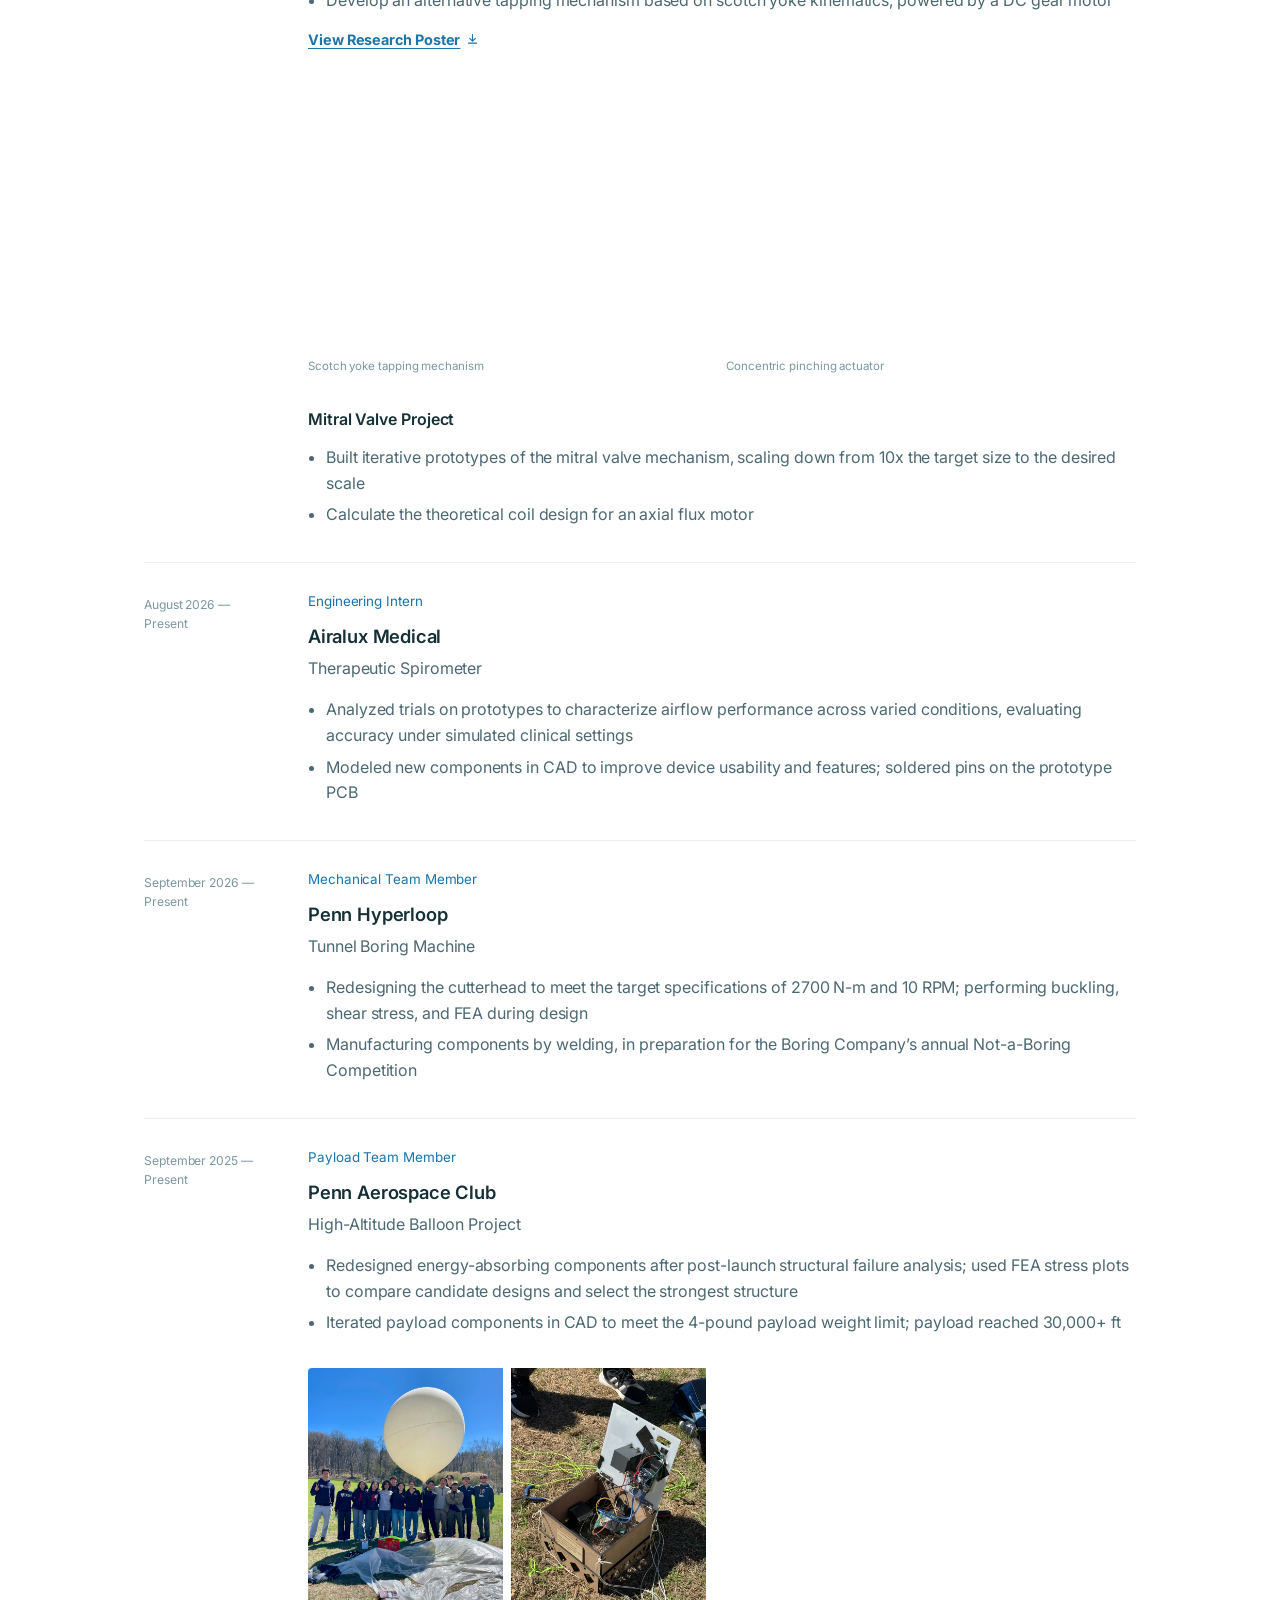
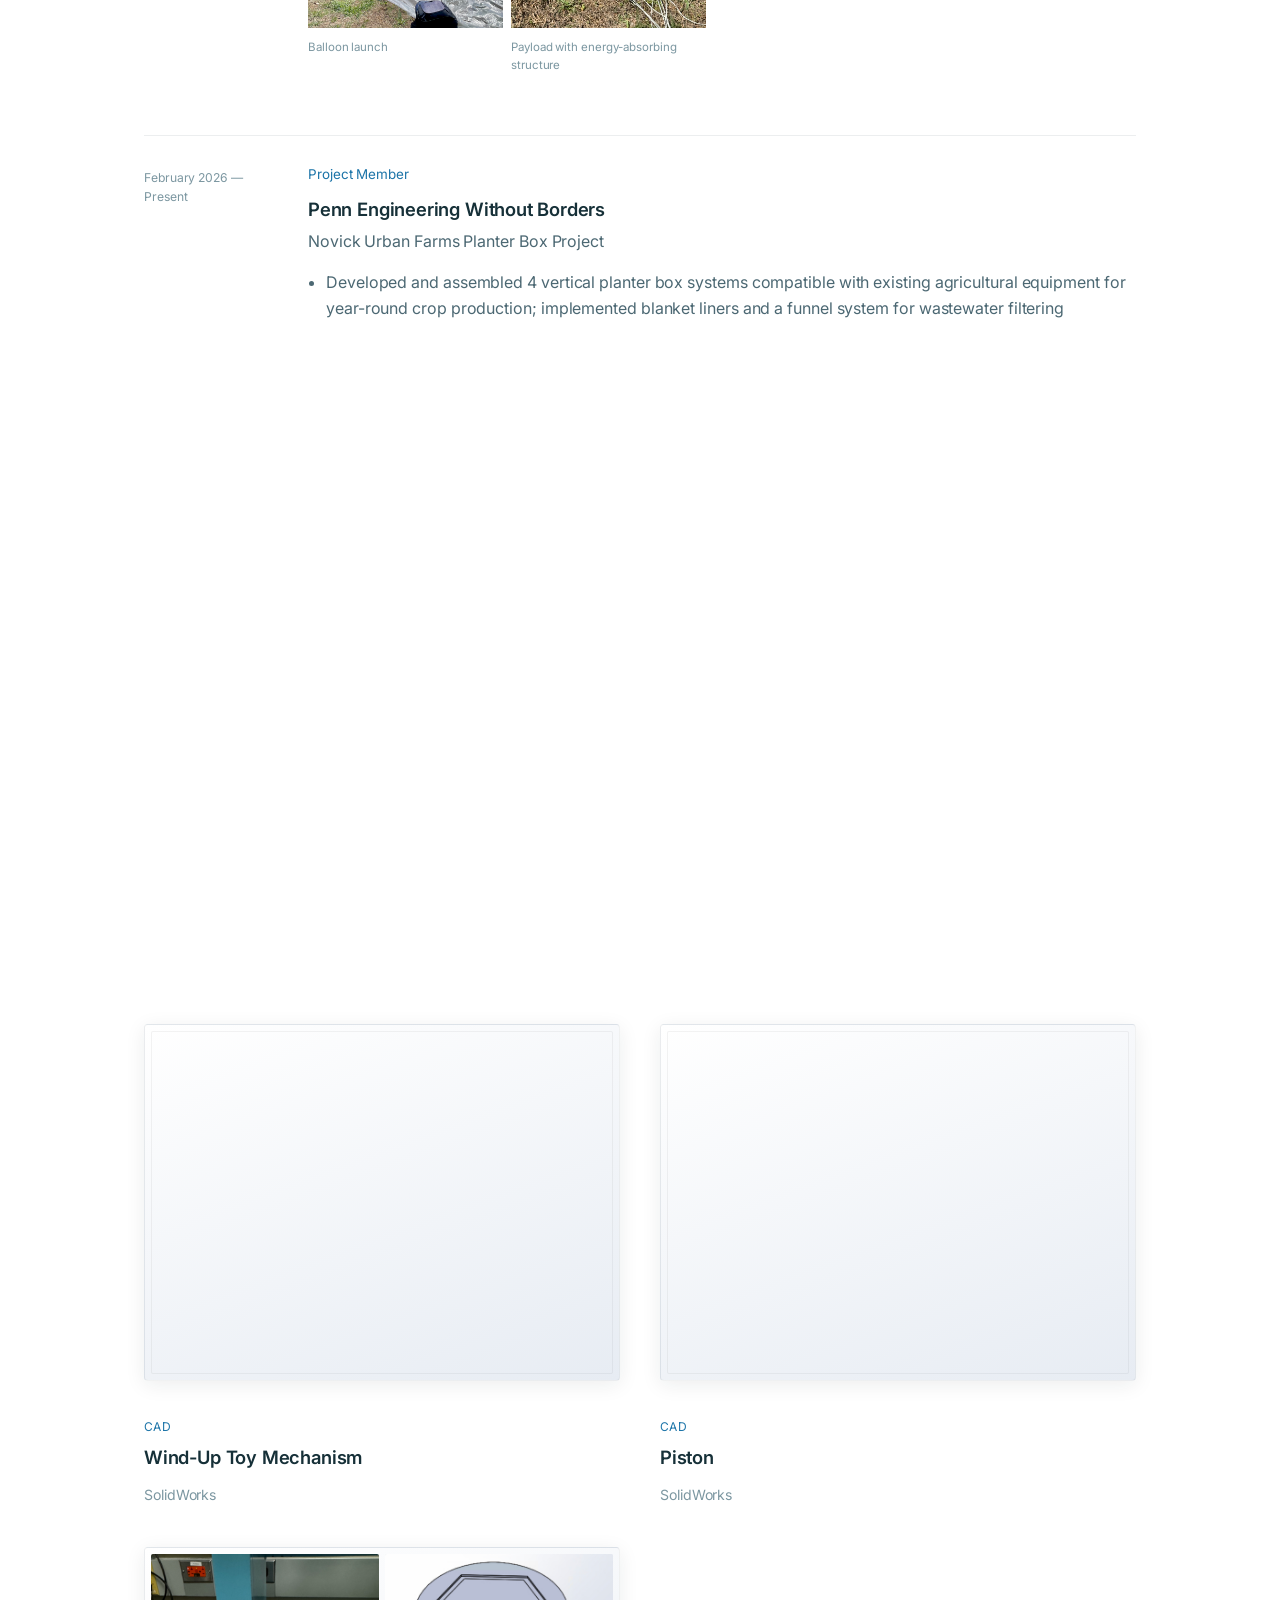
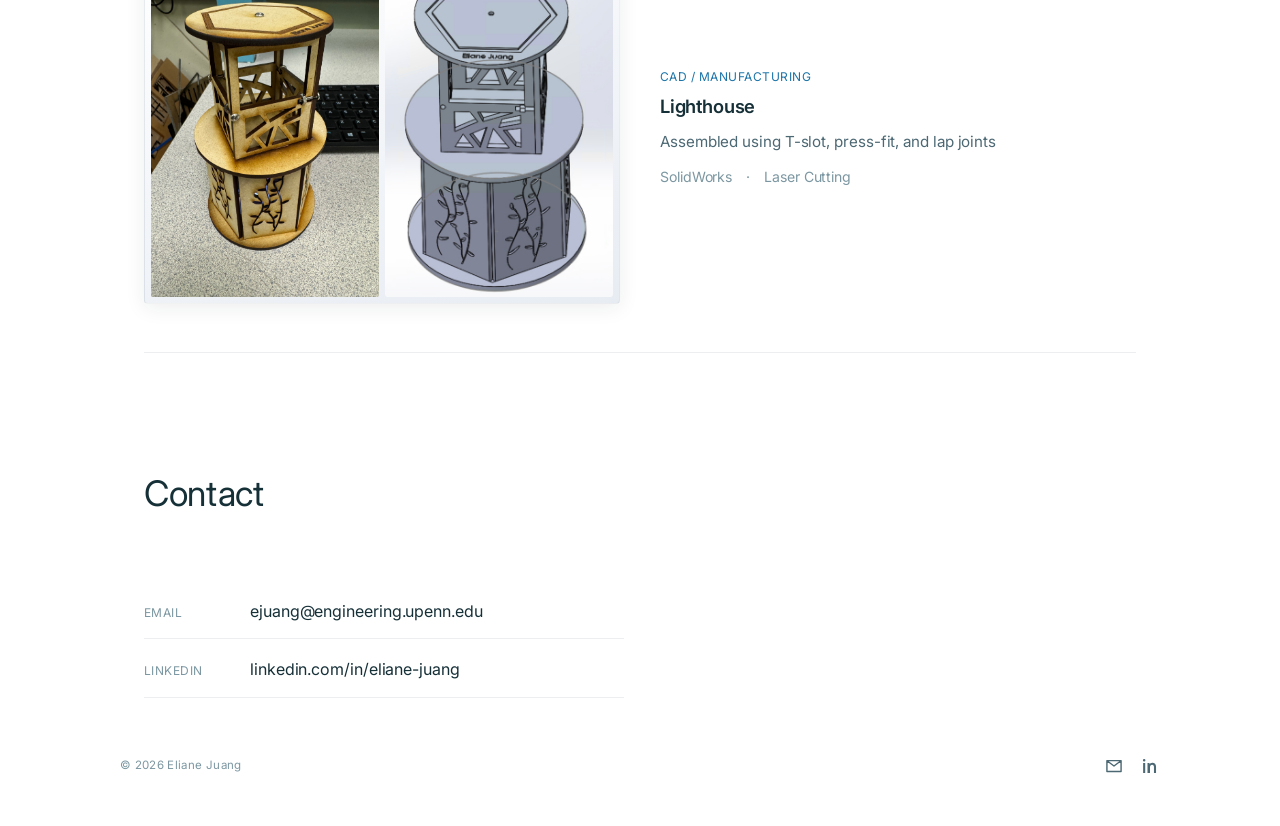
==== commit 97240b38: "Update site: layout, fonts, resume, photos" ====
--- a/index.html
+++ b/index.html
@@ -7,7 +7,7 @@
 <meta name="description" content="Eliane Juang is a mechanical engineering student at the University of Pennsylvania focused on medical devices, surgical robotics, and aerospace. Portfolio of CAD, prototyping, and research work.">
 <link rel="preconnect" href="https://fonts.googleapis.com">
 <link rel="preconnect" href="https://fonts.gstatic.com" crossorigin>
-<link href="https://fonts.googleapis.com/css2?family=Source+Serif+4:ital,opsz,wght@0,8..60,200..900;1,8..60,200..900&display=swap" rel="stylesheet">
+<link href="https://fonts.googleapis.com/css2?family=Inter:ital,opsz,wght@0,14..32,100..900;1,14..32,100..900&display=swap" rel="stylesheet">
 
 <link rel="stylesheet" href="css/style.css">
 <link rel="canonical" href="https://elianejuang.com/">
@@ -34,10 +34,9 @@
 <section class="hero" id="home">
   <div class="wrap">
     <h1>Eliane Juang</h1>
-    <p class="lede">
-      Mechanical engineering student at the University of Pennsylvania, minoring in engineering entrepreneurship. <br>
-      Interested in product design, medical devices, and aerospace.
-    </p>
+      <p class="lede">
+        <span>I'm an undergraduate student at the University of Pennsylvania studying mechanical engineering and minoring in engineering entrepreneurship. Interested in product design and management, medical devices, and aerospace.</span>
+      </p>
   </div>
 </section>
 
@@ -51,7 +50,7 @@
   <div class="wrap">
     <ul class="experience-focus" aria-label="Core skills">
       <li><strong>CAD &amp; Simulation</strong><span>SolidWorks, Onshape, FEA</span></li>
-      <li><strong>Manufacturing &amp; Prototyping</strong><span>3D Printing, Laser Cutting, Silicone Molding, Mechanical Assembly</span></li>
+      <li><strong>Manufacturing &amp; Prototyping</strong><span>CNC, Milling, 3D Printing, Laser Cutting, Silicone Molding</span></li>
       <li><strong>Programming</strong><span>Python, Java, MATLAB</span></li>
       <li><strong>Embedded Systems</strong><span>Arduino, ESP32</span></li>
     </ul>
@@ -59,8 +58,8 @@
       <div class="timeline-item">
         <div class="timeline-date">May 2026 —<br>Present</div>
         <div class="timeline-body">
-          <span class="timeline-role">Research Assistant</span>
-          <h3>Penn GRASP Lab - Sung Robotics Group</h3>
+          <span class="timeline-role">Undergraduate Researcher</span>
+          <h3>GRASP Lab - Sung Robotics Group</h3>
           <p class="project-name">Liebau Underwater Soft Robot Project</p>
           <ul>
             <li>Improve the actuation design of an energy-efficient Liebau-powered underwater robot, focused on reducing cost of transport</li>
@@ -95,7 +94,7 @@
 
           <p class="project-name">Mitral Valve Project</p>
           <ul>
-            <li>Manufacture iterative prototypes of the mitral valve mechanism, scaling down from 10x the target size to the desired scale</li>
+            <li>Built iterative prototypes of the mitral valve mechanism, scaling down from 10x the target size to the desired scale</li>
             <li>Calculate the theoretical coil design for an axial flux motor</li>
           </ul>
         </div>
@@ -106,10 +105,24 @@
         <div class="timeline-body">
           <span class="timeline-role">Engineering Intern</span>
           <h3>Airalux Medical</h3>
-          <p>Medical Device Startup</p>
-          <ul>
-            <li>Help conduct product development and medical technology entrepreneurship</li>
-            <li>Develop redesigned therapeutic spirometers, targeting post-surgical recovery</li>
+          <p>Therapeutic Spirometer</p>
+          <ul>
+            <li>Analyzed trials on prototypes to characterize airflow performance across varied conditions, evaluating accuracy under simulated clinical settings</li>
+            <li>Modeled new components in CAD to improve device usability and features; soldered pins on the prototype PCB</li>
+          </ul>
+        </div>
+      </div>
+
+      <div class="timeline-item">
+        <div class="timeline-date">September 2026 —<br>Present</div>
+        <div class="timeline-body">
+          <span class="timeline-role">Mechanical Team Member</span>
+          <h3>Penn Hyperloop</h3>
+          <p>Tunnel Boring Machine</p>
+          <ul>
+            <li>Redesigning the cutterhead to meet the target specifications of 2700 N-m and 10 RPM; performing buckling, shear
+stress, and FEA during design</li>
+            <li>Manufacturing components by welding, in preparation for the Boring Company’s annual Not-a-Boring Competition</li>
           </ul>
         </div>
       </div>
@@ -121,9 +134,21 @@
           <h3>Penn Aerospace Club</h3>
           <p>High-Altitude Balloon Project</p>
           <ul>
-            <li>Design payload components and perform finite element analysis to evaluate impact stresses</li>
-            <li>Analyze post-launch structural damage and redesign energy-absorbing components to reduce impact forces across landing orientations</li>
-          </ul>
+            <li>Redesigned energy-absorbing components after post-launch structural failure analysis; used FEA stress plots to
+compare candidate designs and select the strongest structure</li>
+            <li>Iterated payload components in CAD to meet the 4-pound payload weight limit; payload reached 30,000+ ft</li>
+          </ul>
+
+          <div class="project-media project-media-split">
+            <figure>
+              <img src="assets/balloon-launch.jpg" alt="High-altitude balloon payload at launch">
+              <figcaption class="media-caption">Balloon launch</figcaption>
+            </figure>
+            <figure>
+              <img src="assets/balloon-payload.jpg" alt="Payload assembly with energy-absorbing components">
+              <figcaption class="media-caption">Payload with energy-absorbing structure</figcaption>
+            </figure>
+          </div>
         </div>
       </div>
       <div class="timeline-item">
@@ -133,7 +158,8 @@
           <h3>Penn Engineering Without Borders</h3>
           <p>Novick Urban Farms Planter Box Project</p>
           <ul>
-            <li>Design and fabricate vertical planter box systems compatible with existing agricultural equipment and workflows for year-round crop production</li>
+            <li>Developed and assembled 4 vertical planter box systems compatible with existing agricultural equipment for year-round
+crop production; implemented blanket liners and a funnel system for wastewater filtering</li>
           </ul>
         </div>
       </div>
@@ -143,7 +169,8 @@
           <span class="timeline-role">Mechanical Engineering Teaching Assistant</span>
           <h3>Access Engineering</h3>
           <ul>
-            <li>Lead hands-on mechanical engineering lessons for Philadelphia high school students, teaching prototyping, CAD, and laser cutting</li>
+            <li>Teach Onshape CAD, laser cutting, and 3D printing to 30+ Philadelphia high schoolers over 6 sessions per semester;
+mentor students in designing truss bridges, applying tension and compression analysis</li>
           </ul>
         </div>
       </div>
@@ -173,19 +200,6 @@
 
 <section class="block">
   <div class="wrap">
-
-    <div class="project-feature">
-      <div class="project-media project-media-split">
-        <img src="assets/lighthouse_real.jpeg" alt="Physical laser-cut lantern assembly">
-        <img src="assets/lighthouse.jpg" alt="CAD render of laser-cut lantern">
-      </div>
-      <div class="project-info">
-        <span class="tag">CAD / Manufacturing</span>
-        <h3>Lighthouse</h3>
-        <p>Assembled using T-slot, press-fit, and lap joints</p>
-        <div class="meta"><span>SolidWorks</span><span>·</span><span>Laser Cutting</span></div>
-      </div>
-    </div>
 
     <div class="project-grid">
 
@@ -214,6 +228,19 @@
           <span class="tag">CAD</span>
           <h3>Piston</h3>
           <div class="meta"><span>SolidWorks</span></div>
+        </div>
+      </div>
+
+      <div class="project-feature">
+        <div class="project-media project-media-split">
+          <img src="assets/lighthouse_real.jpeg" alt="Physical laser-cut lantern assembly">
+          <img src="assets/lighthouse.jpg" alt="CAD render of laser-cut lantern">
+        </div>
+        <div class="project-info">
+          <span class="tag">CAD / Manufacturing</span>
+          <h3>Lighthouse</h3>
+          <p>Assembled using T-slot, press-fit, and lap joints</p>
+          <div class="meta"><span>SolidWorks</span><span>·</span><span>Laser Cutting</span></div>
         </div>
       </div>
 
--- a/css/style.css
+++ b/css/style.css
@@ -13,9 +13,9 @@
   --line:       rgba(22, 48, 56, 0.16);
   --line-soft:  rgba(22, 48, 56, 0.08);
 
-  --font-display: "Source Serif 4", serif;
-  --font-body:    "Source Serif 4", serif;
-  --font-mono:    "Source Serif 4", serif;
+  --font-display: "Inter", system-ui, -apple-system, sans-serif;
+  --font-body:    "Inter", system-ui, -apple-system, sans-serif;
+  --font-mono:    "Inter", system-ui, -apple-system, sans-serif;
 
   --max-width: 1040px;
   --gutter: 24px;
@@ -196,7 +196,15 @@
 
 .hero .wrap { position: relative; }
 
-.hero h1 { font-size: clamp(3rem, 6.2vw, 5rem); }
+.hero h1 {
+  font-weight: 600;
+  letter-spacing: 0.03em;
+  font-size: clamp(2.8rem, 7vw, 5.5rem);
+}
+
+@media (max-width: 500px) {
+  .hero h1 { letter-spacing: 0.02em; }
+}
 
 .hero p.lede {
   font-size: 1.15rem;
@@ -1040,3 +1048,60 @@
   color: #0E5585;
   transform: translateY(-1px);
 }
+
+/* Lighthouse: same width and height as the two CAD cards */
+.project-feature {
+  grid-template-columns: calc((100% - 2.5rem) / 2) 1fr;
+}
+
+.project-feature .project-media.project-media-split {
+  display: grid;
+  grid-template-columns: 1fr 1fr;
+  grid-template-rows: minmax(0, 1fr);
+  gap: 6px;
+  padding: 6px;
+  aspect-ratio: 4 / 3;
+  align-items: stretch;
+}
+
+.project-feature .project-media.project-media-split img {
+  width: 100%;
+  height: 100%;
+  min-width: 0;
+  min-height: 0;
+  max-width: none;
+  object-fit: cover;
+  border-radius: 2px;
+}
+
+.project-grid > .project-feature {
+  grid-column: 1 / -1;
+}
+
+/* Lighthouse text matches the other CAD cards */
+.project-feature .project-info .tag {
+  font-size: 0.75rem;
+}
+
+.project-feature .project-info h3 {
+  font-size: 1.15rem;
+}
+
+.project-feature .project-info p {
+  font-size: 0.95rem;
+  line-height: 1.6;
+}
+
+/* Photos keep their natural width; captions wrap to the photo's width */
+.timeline .project-media-split figure img,
+.timeline .project-media-split figure video {
+  align-self: flex-start;
+  box-shadow: none;
+  border-radius: 0;
+}
+
+.timeline .project-media-split .media-caption {
+  width: 0;
+  min-width: 100%;
+  text-align: left;
+}
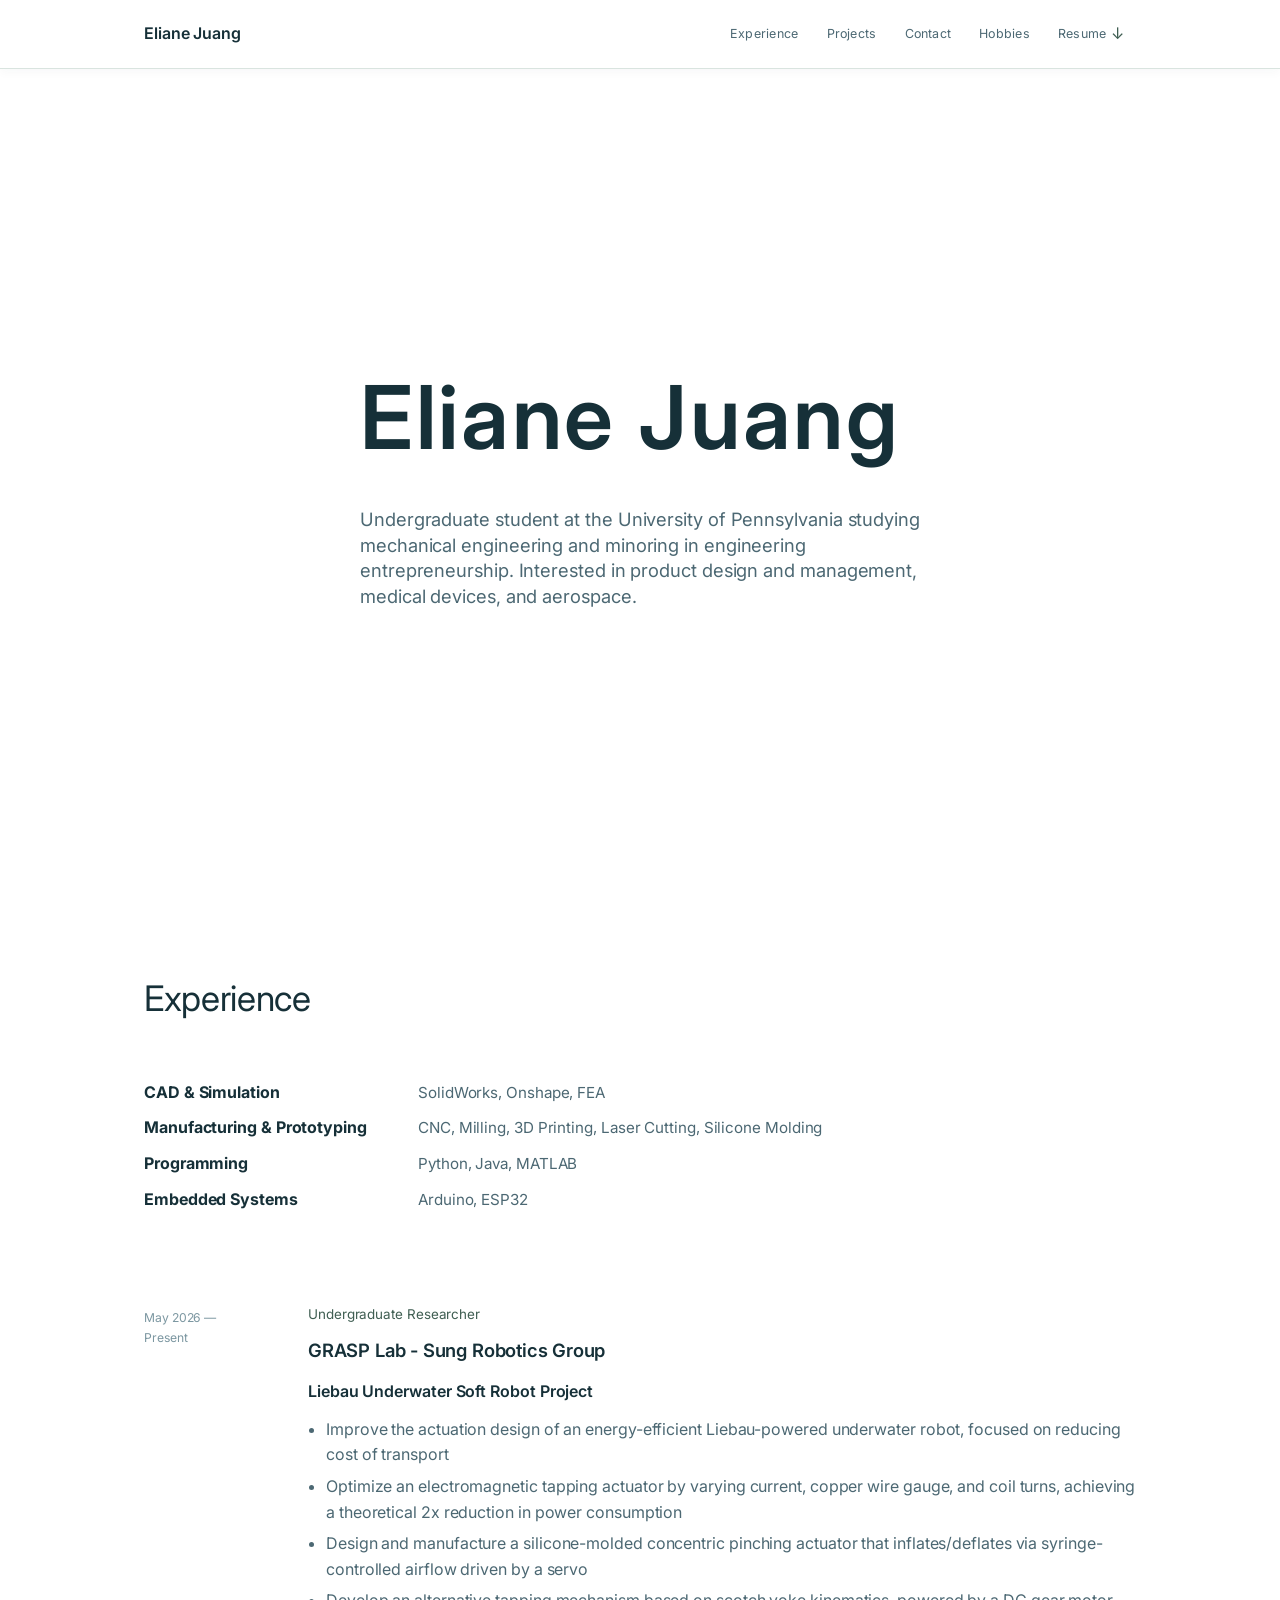
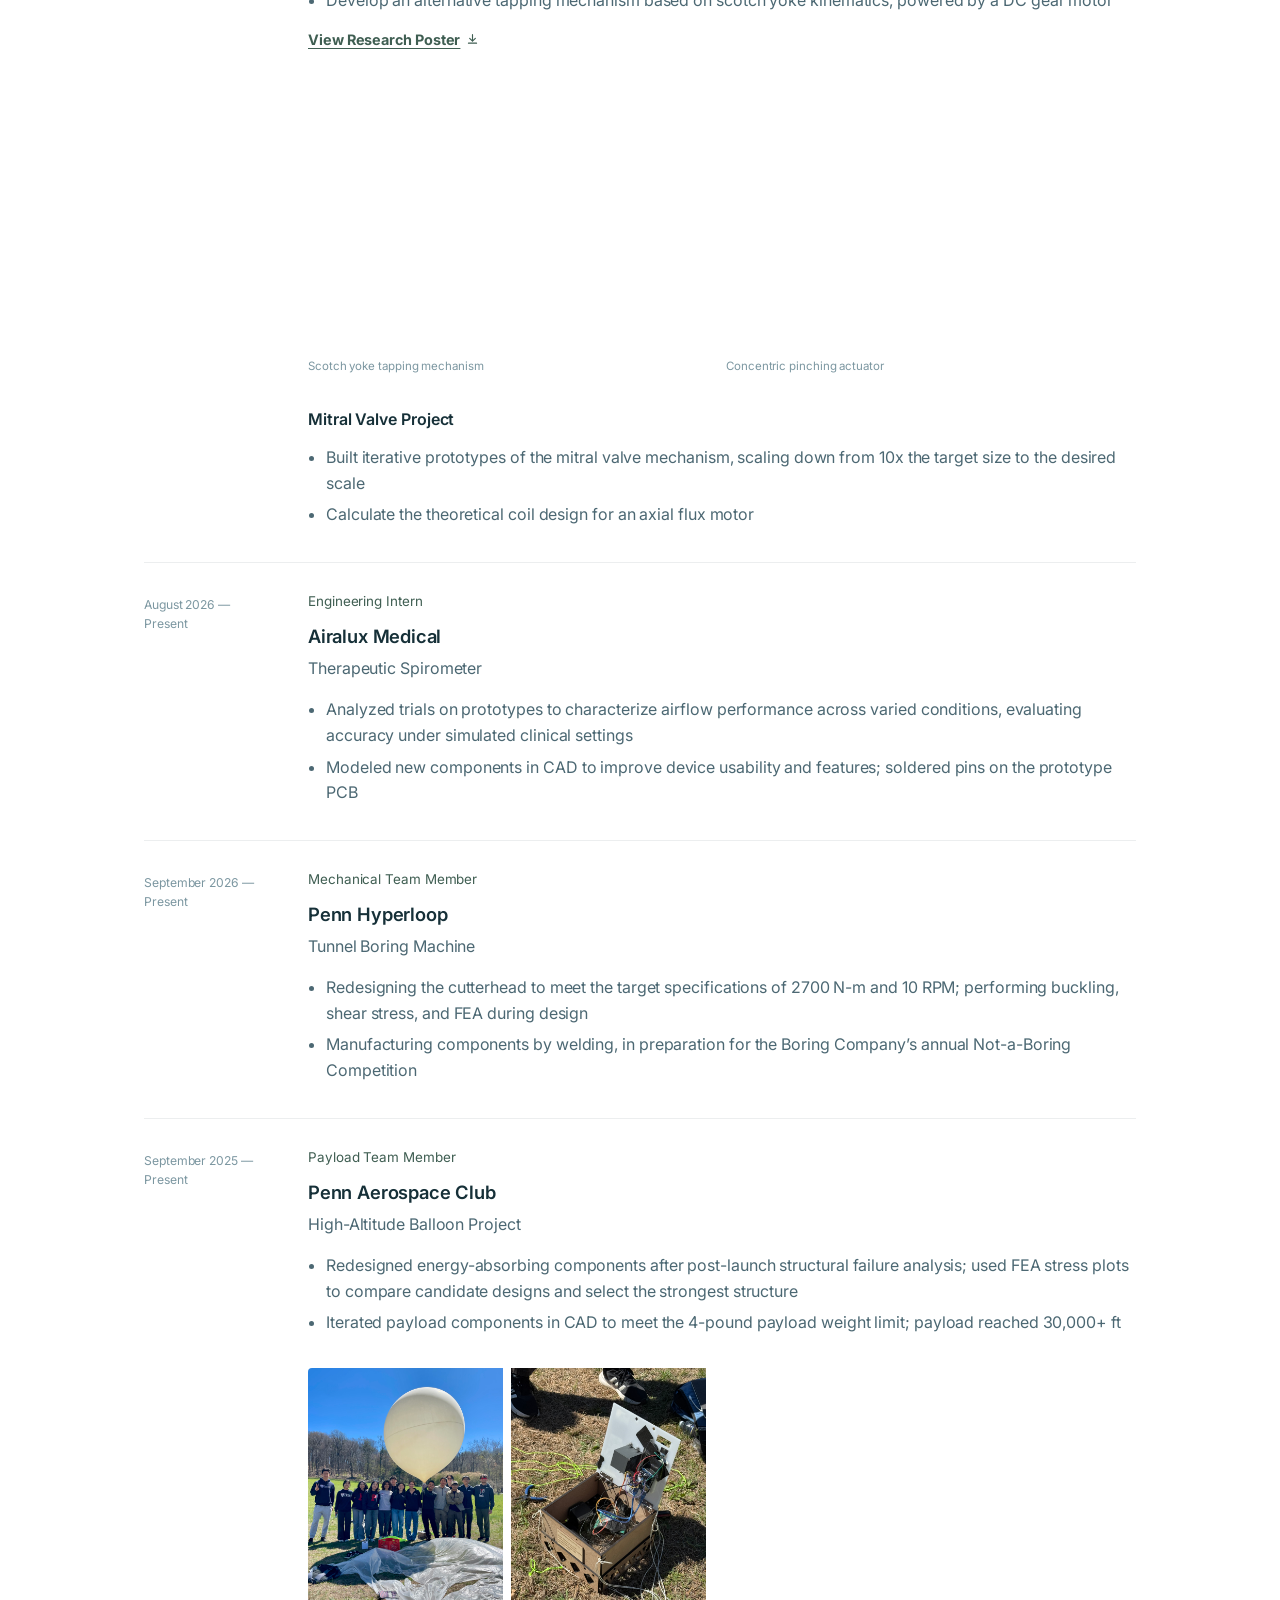
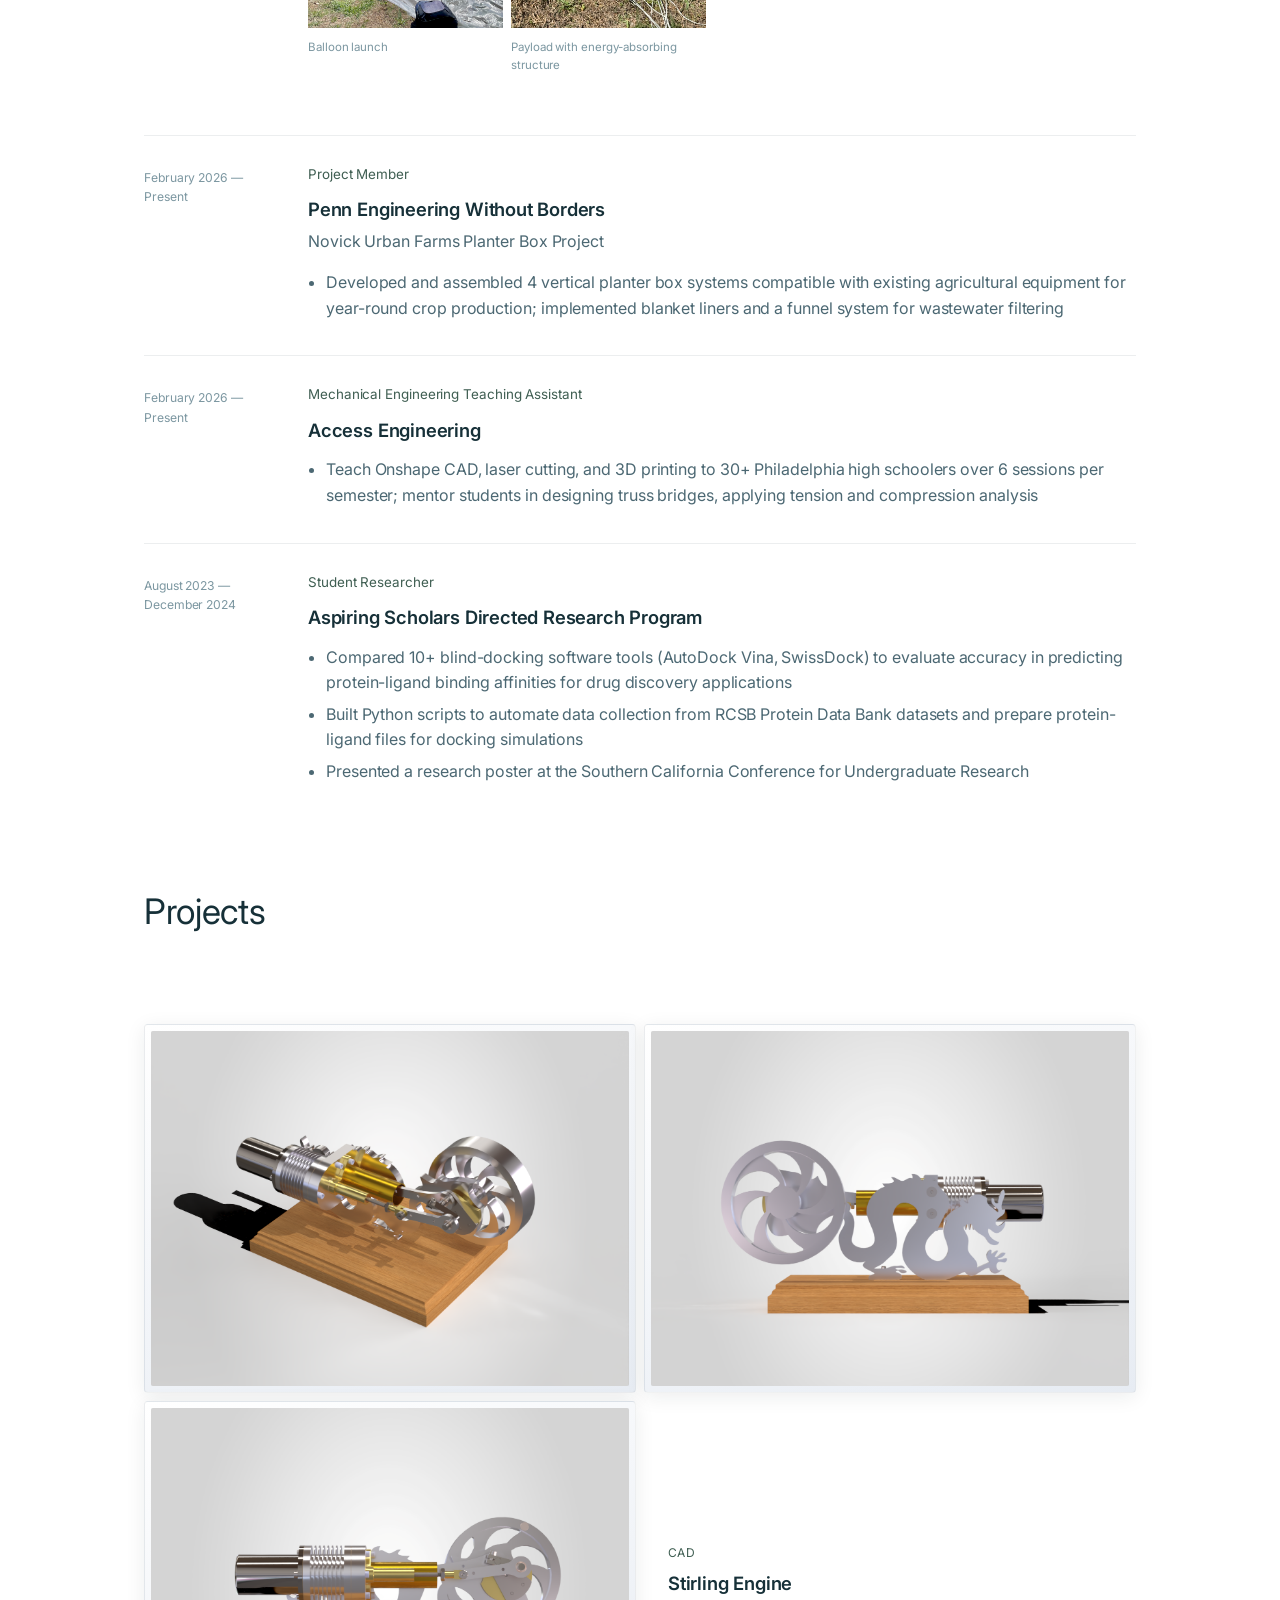
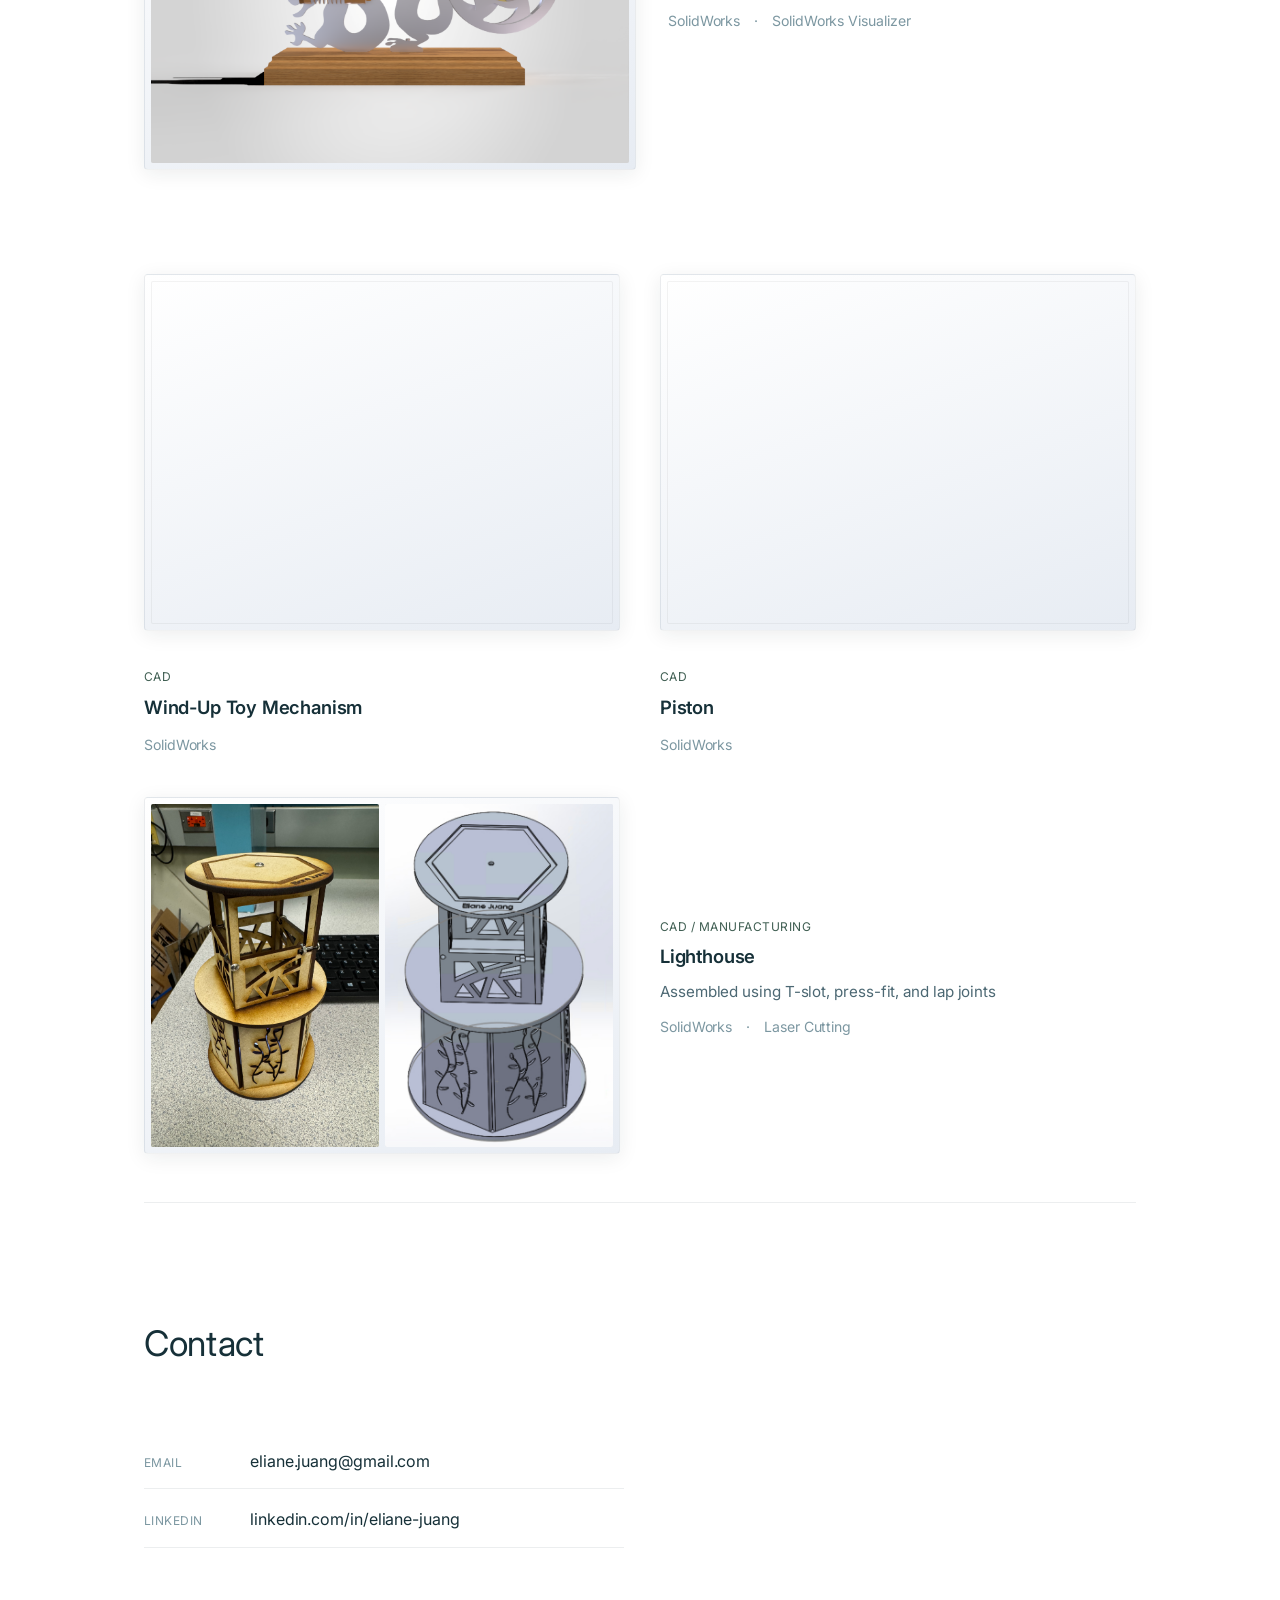
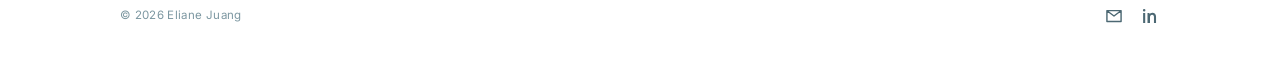
==== commit 25558ba9: "Update" ====
--- a/index.html
+++ b/index.html
@@ -35,7 +35,7 @@
   <div class="wrap">
     <h1>Eliane Juang</h1>
       <p class="lede">
-        <span>I'm an undergraduate student at the University of Pennsylvania studying mechanical engineering and minoring in engineering entrepreneurship. Interested in product design and management, medical devices, and aerospace.</span>
+        <span>Undergraduate student at the University of Pennsylvania studying mechanical engineering and minoring in engineering entrepreneurship. Interested in product design and management, medical devices, and aerospace.</span>
       </p>
   </div>
 </section>
@@ -202,6 +202,34 @@
   <div class="wrap">
 
     <div class="project-grid">
+            <!-- Stirling engine group -->
+      <div class="project-group">
+        <div class="project-card">
+          <div class="project-media">
+            <img src="assets/Isometric.png" alt="Isometric view of the Stirling engine CAD render">
+          </div>
+        </div>
+
+        <div class="project-card">
+          <div class="project-media">
+            <img src="assets/Front.png" alt="Front view of the Stirling engine CAD render">
+          </div>
+        </div>
+
+        <div class="project-card">
+          <div class="project-media">
+            <img src="assets/Back.png" alt="Back view of the Stirling engine CAD render">
+          </div>
+        </div>
+
+        <div class="project-card project-card-text">
+          <div class="project-info">
+            <span class="tag">CAD</span>
+            <h3>Stirling Engine</h3>
+            <div class="meta"><span>SolidWorks</span><span>·</span><span>SolidWorks Visualizer</span></div>
+          </div>
+        </div>
+      </div>
 
       <div class="project-card">
         <div class="project-media">
@@ -261,7 +289,7 @@
     <ul class="contact-list">
       <li>
         <span class="contact-label">Email</span>
-        <a href="mailto:ejuang@engineering.upenn.edu">ejuang@engineering.upenn.edu</a>
+        <a href="mailto:eliane.juang@gmail.com">eliane.juang@gmail.com</a>
       </li>
       <li>
         <span class="contact-label">LinkedIn</span>
--- a/css/style.css
+++ b/css/style.css
@@ -2,13 +2,12 @@
    TOKENS
    ========================================================= */
 :root {
-  --paper:      #FFFFFF;
+  --paper:      #ffffff; /*f2f2f2*/
   --paper-alt:  #F4F3F0;
   --ink:        #163038;
   --ink-soft:   #4C6873;
   --graphite:   #7C97A1;
-  --accent:     #1C74A8;
-  --leaf:       #3E8F62;
+  --accent:     #3F5E52;
   --accent-ink: #FFFFFF;
   --line:       rgba(22, 48, 56, 0.16);
   --line-soft:  rgba(22, 48, 56, 0.08);
@@ -75,7 +74,7 @@
   display: block;
   background: var(--paper);
   box-shadow: 0 3px 10px rgba(28, 32, 36, 0.035);
-  border-bottom: 1px solid rgba(28, 116, 168, 0.18);
+  border-bottom: 1px solid rgba(47, 107, 79, 0.18);
   position: sticky;
   top: 0;
   z-index: 50;
@@ -152,7 +151,7 @@
 }
 
 nav.primary-nav a:hover {
-  color: var(--graphite);
+  color: var(--accent);
   background: transparent;
 }
 
@@ -590,6 +589,36 @@
 .piston-video {
   object-position: 50% 20%;
 }
+
+
+/* Stirling engine: images grouped tightly as one project */
+.project-grid > .project-group {
+  grid-column: 1 / -1;
+  display: grid;
+  grid-template-columns: repeat(2, 1fr);
+  gap: 8px;
+  margin: var(--media-spacing) 0;
+}
+
+.project-group .project-media {
+  margin: 0;
+}
+
+.project-card-text {
+  justify-content: center;
+  padding-left: 1.5rem;
+}
+
+@media (max-width: 700px) {
+  .project-grid > .project-group {
+    grid-template-columns: 1fr;
+  }
+  .project-card-text {
+    padding-left: 0;
+    padding-top: 1rem;
+  }
+}
+
 
 /* =========================================================
    CONTACT
@@ -892,7 +921,7 @@
 }
 
 .hobby-play:hover {
-  background: rgba(28, 116, 168, 0.4);
+  background: rgba(47, 107, 79, 0.4); 
   transform: translate(-50%, -50%) scale(1.08);
 }
 
@@ -1045,7 +1074,7 @@
 }
 
 .poster-link:hover {
-  color: #0E5585;
+  color: #1F5239;   /* was #0E5585 */
   transform: translateY(-1px);
 }
 
